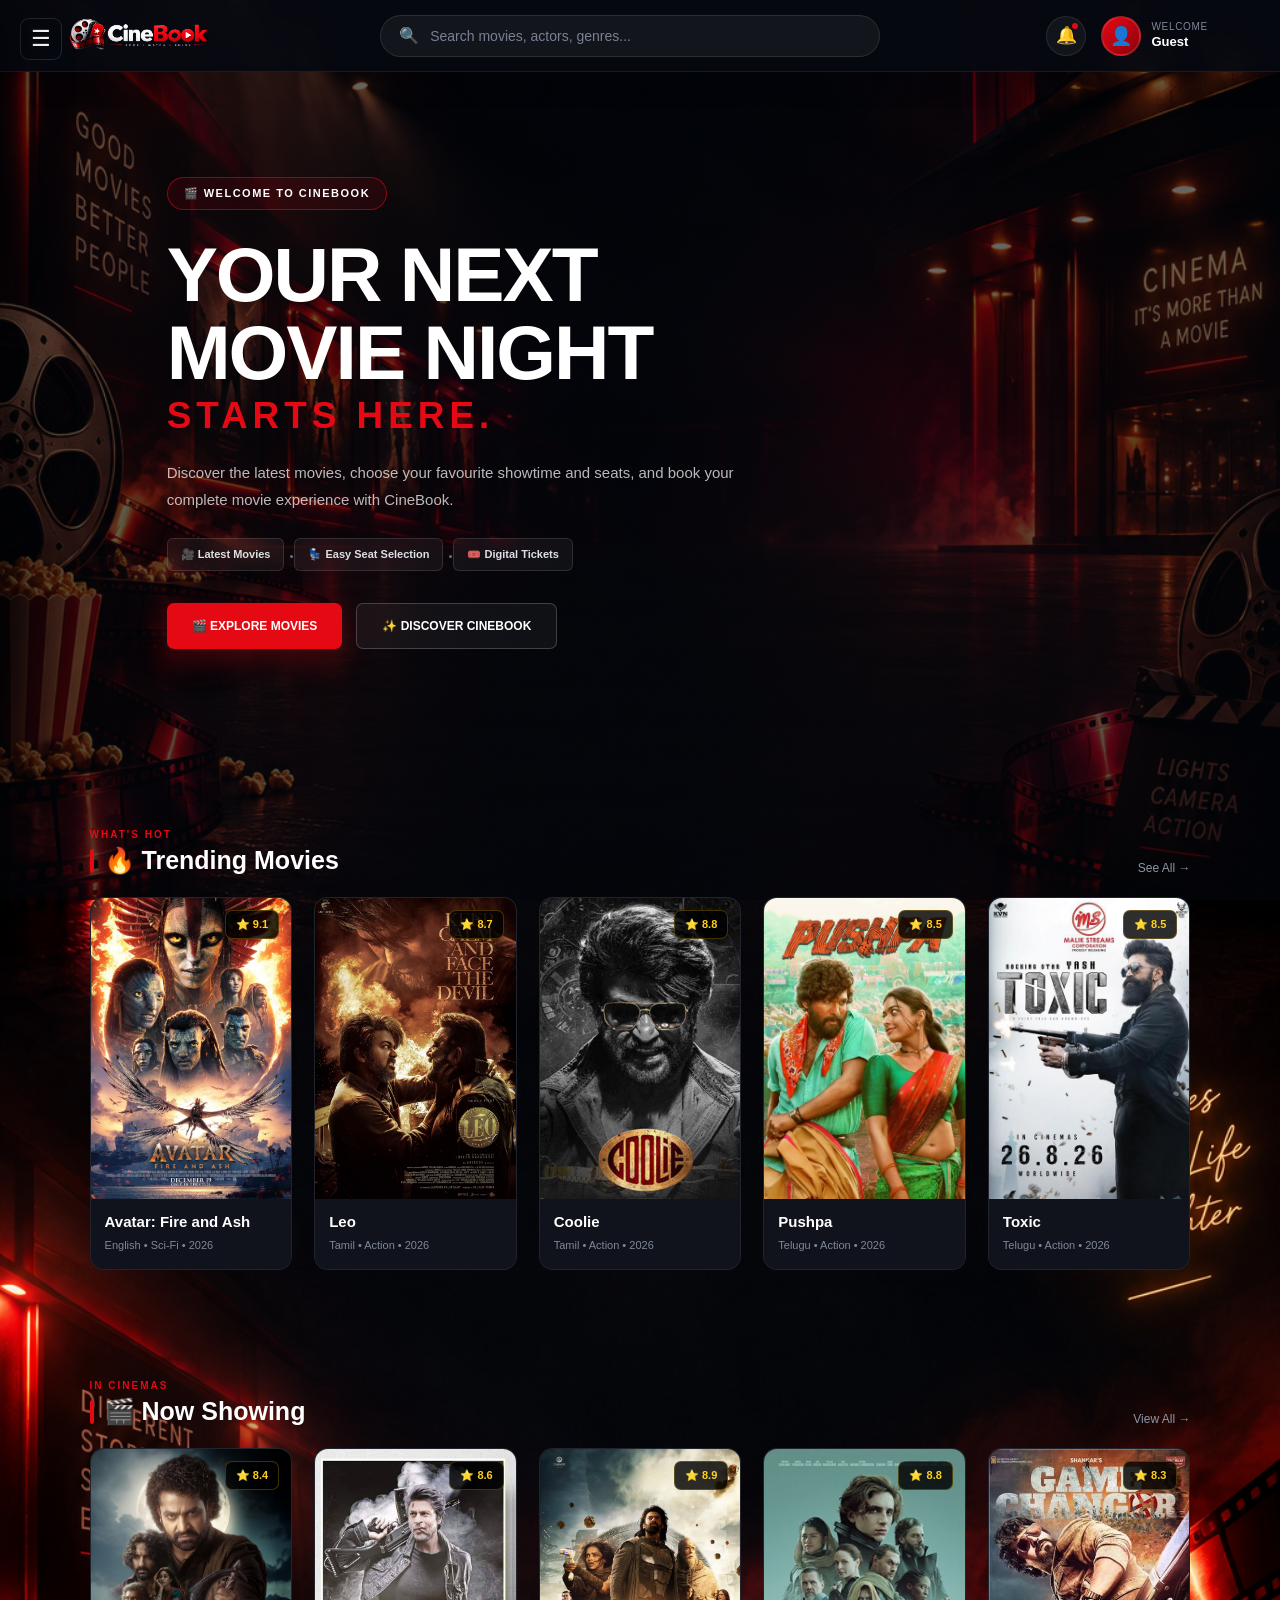
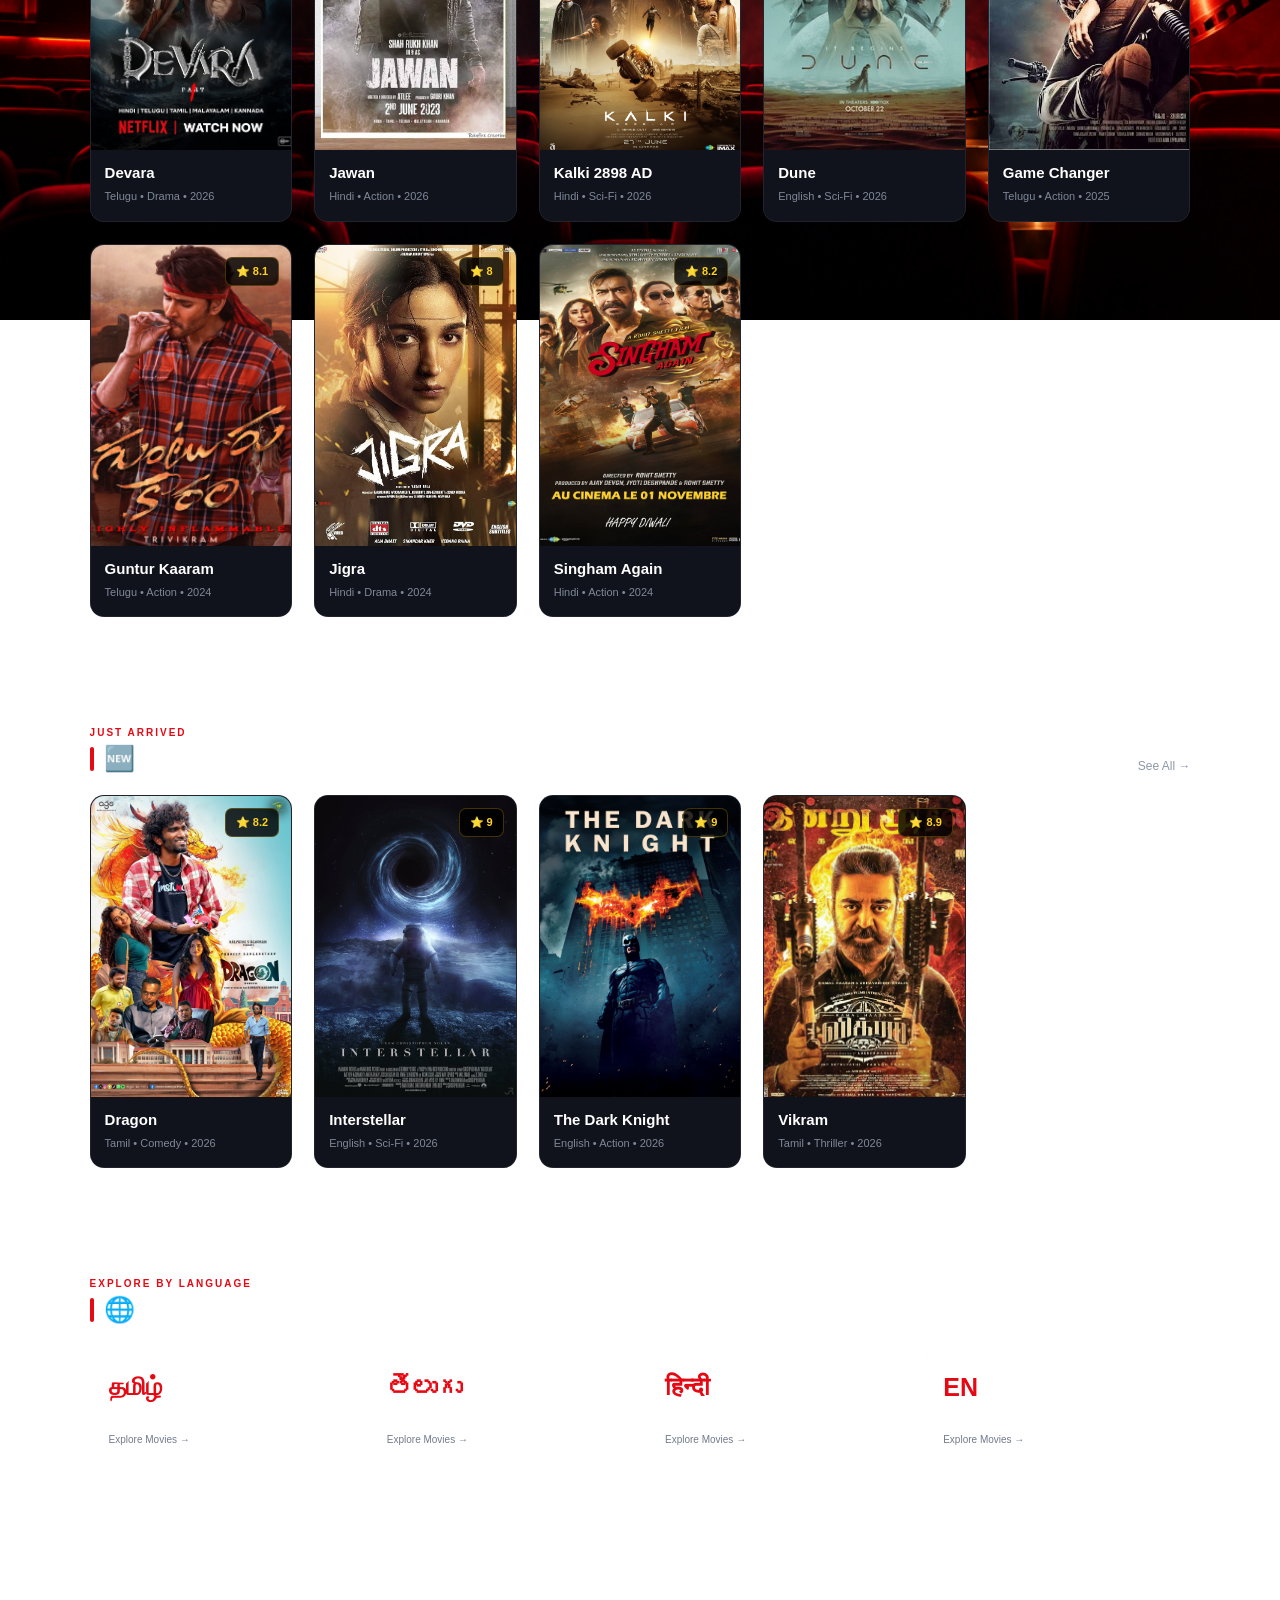
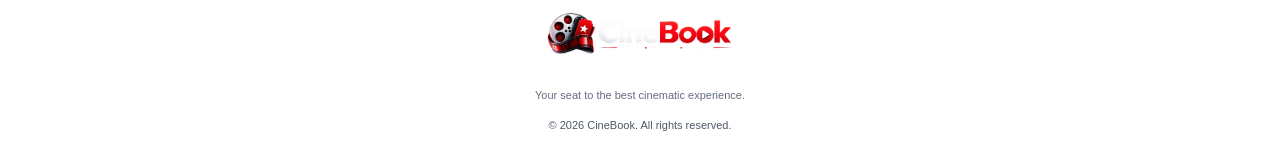
==== cinebook/index.html @ da177b56 "first push" ====
<!DOCTYPE html>
<html lang="en">

<head>

    <meta charset="UTF-8">

    <meta
        name="viewport"
        content="width=device-width, initial-scale=1.0"
    >

    <title>CineBook | Movie Booking</title>

    <!-- FAVICON -->
    <link
        rel="icon"
        type="image/png"
        href="assests/logos/cinebook-logo.png"
    >

    <!-- MAIN CSS -->
    <link
        rel="stylesheet"
        href="css/style.css"
    >

    <!-- HOME PAGE FIXES -->
    <style>

        /* =========================================
           HOME PAGE
        ========================================== */

        body {
            min-height: 100vh;
            color: #ffffff;
            font-family: Arial, Helvetica, sans-serif;
        }


        /* =========================================
           MENU BUTTON
        ========================================== */

        .menu-button {
            position: fixed;

            top: 18px;
            left: 20px;

            width: 42px;
            height: 42px;

            display: flex;
            align-items: center;
            justify-content: center;

            border: 1px solid rgba(255,255,255,0.12);
            border-radius: 9px;

            background: rgba(7,9,16,0.90);

            color: #ffffff;

            font-size: 22px;

            cursor: pointer;

            z-index: 3000;

            transition: 0.3s ease;
        }


        .menu-button:hover {
            background: #e50914;
            border-color: #e50914;

            transform: translateY(-2px);
        }


        /* =========================================
           SIDEBAR
        ========================================== */

        .sidebar {
            position: fixed;

            top: 0;
            left: 0;

            width: 280px;
            height: 100vh;

            padding: 25px 18px;

            background:
                linear-gradient(
                    180deg,
                    rgba(12,14,23,0.98),
                    rgba(5,7,12,0.98)
                );

            border-right: 1px solid rgba(255,255,255,0.08);

            box-shadow:
                15px 0 50px rgba(0,0,0,0.45);

            backdrop-filter: blur(18px);

            z-index: 2900;

            transform: translateX(-100%);

            transition: transform 0.35s ease;

            overflow-y: auto;
        }


        /* SUPPORT BOTH OLD AND NEW MENU STATES */

        .sidebar.active {
            transform: translateX(0);
        }

        .sidebar.open {
            transform: translateX(0);
            left: 0;
        }


        /* =========================================
           SIDEBAR HEADER
        ========================================== */

        .sidebar-header {
            min-height: 60px;

            display: flex;
            align-items: center;
            justify-content: space-between;

            margin-bottom: 25px;
        }


        /* =========================================
           SIDEBAR LOGO
        ========================================== */

        .sidebar-logo {
            width: 150px;
            height: 45px;

            display: flex;
            align-items: center;

            overflow: hidden;

            text-decoration: none;
        }


        .sidebar-logo img {
            width: 150px !important;
            height: auto !important;

            max-width: 150px !important;
            max-height: 45px !important;

            display: block;

            object-fit: contain;
        }


        /* =========================================
           CLOSE BUTTON
        ========================================== */

        .close-sidebar {
            width: 35px;
            height: 35px;

            border: none;
            border-radius: 8px;

            background: rgba(255,255,255,0.06);

            color: #ffffff;

            font-size: 23px;

            cursor: pointer;

            transition: 0.3s ease;
        }


        .close-sidebar:hover {
            background: #e50914;
        }


        /* =========================================
           SIDEBAR NAVIGATION
        ========================================== */

        .sidebar-nav {
            display: flex;
            flex-direction: column;

            gap: 7px;
        }


        .nav-item {
            min-height: 48px;

            display: flex;
            align-items: center;

            gap: 14px;

            padding: 0 15px;

            border-radius: 9px;

            color: #aeb5c2;

            text-decoration: none;

            transition: 0.25s ease;
        }


        .nav-item span {
            width: 25px;

            text-align: center;

            font-size: 18px;
        }


        .nav-item p {
            margin: 0;

            font-size: 12px;

            font-weight: 700;
        }


        .nav-item:hover {
            background: rgba(229,9,20,0.10);

            color: #ffffff;

            transform: translateX(4px);
        }


        .nav-item.active {
            background: rgba(229,9,20,0.15);

            color: #ffffff;
        }


        /* =========================================
           DIVIDER
        ========================================== */

        .sidebar-divider {
            height: 1px;

            margin: 15px 5px;

            background: rgba(255,255,255,0.08);
        }


        /* =========================================
           SIDEBAR BOTTOM
        ========================================== */

        .sidebar-bottom {
            margin-top: 30px;

            padding: 18px;

            border-radius: 10px;

            background: rgba(255,255,255,0.035);

            text-align: center;
        }


        .sidebar-bottom p {
            color: #687283;

            font-size: 10px;

            line-height: 1.5;

            margin: 0;
        }


        /* =========================================
           OVERLAY
        ========================================== */

        .sidebar-overlay {
            position: fixed;

            inset: 0;

            background: rgba(0,0,0,0.60);

            opacity: 0;

            visibility: hidden;

            z-index: 2800;

            transition: 0.3s ease;
        }


        .sidebar-overlay.active,
        .sidebar-overlay.show {
            opacity: 1;

            visibility: visible;
        }


        /* =========================================
           HOME LOGO
        ========================================== */

        .brand img {
            width: 150px !important;

            height: auto !important;

            max-width: 150px !important;

            object-fit: contain;
        }


        /* =========================================
           HERO
        ========================================== */

        .hero-section {
            position: relative;

            overflow: hidden;
        }


        /* =========================================
           MOBILE
        ========================================== */

        @media (max-width: 600px) {

            .menu-button {
                top: 17px;

                left: 15px;

                width: 40px;
                height: 40px;
            }


            .sidebar {
                width: 260px;
            }


            .sidebar-logo {
                width: 140px;
            }


            .sidebar-logo img {
                width: 140px !important;

                max-width: 140px !important;
            }

        }

    </style>

</head>


<body>


    <!-- =========================================
         SIDEBAR
    ========================================== -->

    <aside
        class="sidebar"
        id="sidebar"
    >

        <div class="sidebar-header">

            <!-- SMALL CINEBOOK LOGO -->

            <a
                href="index.html"
                class="sidebar-logo"
            >

                <img
                    src="assests/logos/cinebook-logo.png"
                    alt="CineBook Logo"
                >

            </a>


            <!-- CLOSE BUTTON -->

            <button
                class="close-sidebar"
                id="closeSidebar"
                type="button"
                aria-label="Close menu"
            >
                ×
            </button>

        </div>


        <!-- =====================================
             NAVIGATION
        ====================================== -->

        <nav class="sidebar-nav">


            <!-- HOME -->

            <a
                href="index.html"
                class="nav-item active"
            >

                <span>🏠</span>

                <p>Home</p>

            </a>


            <!-- MOVIES -->

            <a
                href="movies.html"
                class="nav-item"
            >

                <span>🎬</span>

                <p>Movies</p>

            </a>


            <!-- TRENDING -->

            <a
                href="index.html#trending"
                class="nav-item"
            >

                <span>🔥</span>

                <p>Trending</p>

            </a>


            <!-- RECENTLY ADDED -->

            <a
                href="index.html#recent"
                class="nav-item"
            >

                <span>🆕</span>

                <p>Recently Added</p>

            </a>


            <!-- LANGUAGES -->

            <a
                href="index.html#languages"
                class="nav-item"
            >

                <span>🌐</span>

                <p>Languages</p>

            </a>


            <!-- DIVIDER -->

            <div class="sidebar-divider"></div>


            <!-- PROFILE -->

            <a
                href="profile.html"
                class="nav-item"
            >

                <span>👤</span>

                <p>Profile</p>

            </a>


            <!-- LOGOUT -->

            <a
                href="#"
                class="nav-item"
                id="logoutButton"
            >

                <span>🚪</span>

                <p>Logout</p>

            </a>


        </nav>


        <!-- =====================================
             SIDEBAR BOTTOM
        ====================================== -->

        <div class="sidebar-bottom">

            <p>
                Enjoy your movie night 🍿
            </p>

        </div>


    </aside>


    <!-- =========================================
         SIDEBAR OVERLAY
    ========================================== -->

    <div
        class="sidebar-overlay"
        id="sidebarOverlay"
    ></div>


    <!-- =========================================
         MAIN CONTENT
    ========================================== -->

    <main class="main-content">


        <!-- =========================================
             HEADER
        ========================================== -->

        <header class="top-header">


            <div class="header-left">


                <!-- MENU BUTTON -->

                <button
                    class="menu-button"
                    id="menuButton"
                    type="button"
                    aria-label="Open menu"
                >

                    ☰

                </button>


                <!-- CINEBOOK LOGO -->

                <a
                    href="index.html"
                    class="brand"
                >

                    <img
                        src="assests/logos/cinebook-logo.png"
                        alt="CineBook Logo"
                    >

                </a>


            </div>


            <!-- =====================================
                 SEARCH
            ====================================== -->

            <div class="search-container">


                <span class="search-icon">
                    🔍
                </span>


                <input
                    type="text"
                    id="movieSearch"
                    placeholder="Search movies, actors, genres..."
                    autocomplete="off"
                >


                <div
                    class="search-results"
                    id="searchResults"
                ></div>


            </div>


            <!-- =====================================
                 PROFILE / NOTIFICATION
            ====================================== -->

            <div class="header-right">


                <button
                    class="notification-button"
                    type="button"
                >

                    🔔

                </button>


                <a
                    href="profile.html"
                    class="profile-button"
                >


                    <div class="profile-avatar">

                        👤

                    </div>


                    <div class="profile-info">

                        <span>
                            Welcome
                        </span>

                        <strong id="userName">
                            Movie Lover
                        </strong>

                    </div>


                </a>


            </div>


        </header>


        <!-- =========================================
             HERO - CINEBOOK EXPERIENCE
        ========================================== -->

        <section class="hero-section">


            <div class="hero-background">

                <div class="hero-gradient"></div>

            </div>


            <div class="hero-content">


                <!-- BADGE -->

                <div class="hero-badge">

                    🎬 WELCOME TO CINEBOOK

                </div>


                <!-- TITLE -->

                <h1 class="hero-title">

                    YOUR NEXT MOVIE NIGHT

                    <span>
                        STARTS HERE.
                    </span>

                </h1>


                <!-- DESCRIPTION -->

                <p class="hero-description">

                    Discover the latest movies, choose your favourite
                    showtime and seats, and book your complete movie
                    experience with CineBook.

                </p>


                <!-- FEATURES -->

                <div class="hero-meta">


                    <span>
                        🎥 Latest Movies
                    </span>


                    <span>
                        💺 Easy Seat Selection
                    </span>


                    <span>
                        🎟️ Digital Tickets
                    </span>


                </div>


                <!-- BUTTONS -->

                <div class="hero-buttons">


                    <a
                        href="movies.html"
                        class="primary-button"
                    >

                        🎬 EXPLORE MOVIES

                    </a>


                    <button
                        type="button"
                        class="secondary-button"
                        id="discoverCinebookButton"
                    >

                        ✨ DISCOVER CINEBOOK

                    </button>


                </div>


            </div>


        </section>


        <!-- =========================================
             TRENDING MOVIES
        ========================================== -->

        <section
            class="movie-section"
            id="trending"
        >


            <div class="section-header">


                <div>

                    <p class="section-label">

                        WHAT'S HOT

                    </p>


                    <h2>

                        🔥 Trending Movies

                    </h2>

                </div>


                <a
                    href="movies.html"
                    class="see-all"
                >

                    See All →

                </a>


            </div>


            <div
                class="movie-grid"
                id="trendingMovies"
            ></div>


        </section>


        <!-- =========================================
             NOW SHOWING
        ========================================== -->

        <section
            class="movie-section"
        >


            <div class="section-header">


                <div>

                    <p class="section-label">

                        IN CINEMAS

                    </p>


                    <h2>

                        🎬 Now Showing

                    </h2>

                </div>


                <a
                    href="movies.html"
                    class="see-all"
                >

                    View All →

                </a>


            </div>


            <div
                class="movie-grid"
                id="nowShowingMovies"
            ></div>


        </section>


        <!-- =========================================
             RECENTLY ADDED
        ========================================== -->

        <section
            class="movie-section"
            id="recent"
        >


            <div class="section-header">


                <div>

                    <p class="section-label">

                        JUST ARRIVED

                    </p>


                    <h2>

                        🆕 Recently Added

                    </h2>

                </div>


                <a
                    href="movies.html"
                    class="see-all"
                >

                    See All →

                </a>


            </div>


            <div
                class="movie-grid"
                id="recentMovies"
            ></div>


        </section>


        <!-- =========================================
             LANGUAGES
        ========================================== -->

        <section
            class="language-section"
            id="languages"
        >


            <div class="section-header">


                <div>

                    <p class="section-label">

                        EXPLORE BY LANGUAGE

                    </p>


                    <h2>

                        🌐 Choose Your Language

                    </h2>

                </div>


            </div>


            <div class="language-grid">


                <!-- TAMIL -->

                <a
                    href="movies.html?language=Tamil"
                    class="language-card"
                    data-language="Tamil"
                >

                    <span>
                        தமிழ்
                    </span>

                    <strong>
                        Tamil
                    </strong>

                    <small>
                        Explore Movies →
                    </small>

                </a>


                <!-- TELUGU -->

                <a
                    href="movies.html?language=Telugu"
                    class="language-card"
                    data-language="Telugu"
                >

                    <span>
                        తెలుగు
                    </span>

                    <strong>
                        Telugu
                    </strong>

                    <small>
                        Explore Movies →
                    </small>

                </a>


                <!-- HINDI -->

                <a
                    href="movies.html?language=Hindi"
                    class="language-card"
                    data-language="Hindi"
                >

                    <span>
                        हिन्दी
                    </span>

                    <strong>
                        Hindi
                    </strong>

                    <small>
                        Explore Movies →
                    </small>

                </a>


                <!-- ENGLISH -->

                <a
                    href="movies.html?language=English"
                    class="language-card"
                    data-language="English"
                >

                    <span>
                        EN
                    </span>

                    <strong>
                        English
                    </strong>

                    <small>
                        Explore Movies →
                    </small>

                </a>


            </div>


        </section>


        <!-- =========================================
             CINEBOOK EXPERIENCE POPUP
        ========================================== -->

        <div
            class="cinebook-modal"
            id="cinebookModal"
        >


            <!-- OVERLAY -->

            <div
                class="cinebook-modal-overlay"
                id="cinebookModalOverlay"
            ></div>


            <!-- MODAL CONTENT -->

            <div class="cinebook-modal-content">


                <!-- CLOSE -->

                <button
                    type="button"
                    class="cinebook-modal-close"
                    id="cinebookModalClose"
                >

                    ×

                </button>


                <!-- HEADER -->

                <div class="cinebook-modal-header">


                    <span class="cinebook-modal-label">

                        ✨ THE CINEBOOK EXPERIENCE

                    </span>


                    <h2>

                        YOUR COMPLETE

                        <span>
                            MOVIE EXPERIENCE
                        </span>

                    </h2>


                    <p>

                        From discovering your favourite movie
                        to receiving your digital ticket,
                        CineBook makes your movie night simple,
                        smooth and enjoyable.

                    </p>


                </div>


                <!-- =====================================
                     FEATURES
                ====================================== -->

                <div class="cinebook-experience-grid">


                    <!-- FEATURE 1 -->

                    <div class="experience-card">


                        <div class="experience-icon">
                            🎬
                        </div>


                        <h3>
                            Discover Movies
                        </h3>


                        <p>
                            Explore trending, latest and
                            recently added movies.
                        </p>


                    </div>


                    <!-- FEATURE 2 -->

                    <div class="experience-card">


                        <div class="experience-icon">
                            🏢
                        </div>


                        <h3>
                            Choose Theatre
                        </h3>


                        <p>
                            Select your preferred theatre
                            and convenient showtime.
                        </p>


                    </div>


                    <!-- FEATURE 3 -->

                    <div class="experience-card">


                        <div class="experience-icon">
                            💺
                        </div>


                        <h3>
                            Select Your Seat
                        </h3>


                        <p>
                            Pick your favourite available
                            seats for the movie.
                        </p>


                    </div>


                    <!-- FEATURE 4 -->

                    <div class="experience-card">


                        <div class="experience-icon">
                            💳
                        </div>


                        <h3>
                            Easy Payment
                        </h3>


                        <p>
                            Complete your movie booking
                            through a simple payment process.
                        </p>


                    </div>


                    <!-- FEATURE 5 -->

                    <div class="experience-card">


                        <div class="experience-icon">
                            🎟️
                        </div>


                        <h3>
                            Digital Ticket
                        </h3>


                        <p>
                            Receive your booking confirmation
                            and digital movie ticket.
                        </p>


                    </div>


                    <!-- FEATURE 6 -->

                    <div class="experience-card">


                        <div class="experience-icon">
                            🍿
                        </div>


                        <h3>
                            Enjoy Your Movie
                        </h3>


                        <p>
                            Sit back, relax and enjoy
                            your cinematic experience.
                        </p>


                    </div>


                </div>


                <!-- =====================================
                     HOW IT WORKS
                ====================================== -->

                <div class="cinebook-how-it-works">


                    <span>
                        HOW IT WORKS
                    </span>


                    <div class="experience-steps">


                        <!-- 01 -->

                        <div>

                            <strong>
                                01
                            </strong>

                            <p>
                                Discover
                            </p>

                        </div>


                        <!-- 02 -->

                        <div>

                            <strong>
                                02
                            </strong>

                            <p>
                                Select
                            </p>

                        </div>


                        <!-- 03 -->

                        <div>

                            <strong>
                                03
                            </strong>

                            <p>
                                Choose Seat
                            </p>

                        </div>


                        <!-- 04 -->

                        <div>

                            <strong>
                                04
                            </strong>

                            <p>
                                Pay
                            </p>

                        </div>


                        <!-- 05 -->

                        <div>

                            <strong>
                                05
                            </strong>

                            <p>
                                Enjoy
                            </p>

                        </div>


                    </div>


                </div>


                <!-- START BOOKING -->

                <div class="cinebook-modal-action">


                    <a
                        href="movies.html"
                        class="cinebook-start-button"
                    >

                        🎟️ START BOOKING

                    </a>


                </div>


            </div>


        </div>


        <!-- =========================================
             FOOTER
        ========================================== -->

        <footer class="footer">


            <div class="footer-logo">


                <img
                    src="assests/logos/cinebook-logo.png"
                    alt="CineBook Logo"
                >


            </div>


            <p>

                Your seat to the best cinematic experience.

            </p>


            <p class="copyright">

                © 2026 CineBook. All rights reserved.

            </p>


        </footer>


    </main>


    <!-- =========================================
         JAVASCRIPT
    ========================================== -->

    <script src="data/movies.js"></script>

    <script src="js/auth.js"></script>

    <script src="js/app.js"></script>


    <!-- =========================================
         SIDEBAR JAVASCRIPT
    ========================================== -->

    <script>

        const menuButton =
            document.getElementById("menuButton");

        const sidebar =
            document.getElementById("sidebar");

        const closeSidebar =
            document.getElementById("closeSidebar");

        const sidebarOverlay =
            document.getElementById("sidebarOverlay");


        /* =========================================
           OPEN MENU
        ========================================== */

        menuButton.addEventListener(
            "click",
            function () {

                sidebar.classList.add("active");

                sidebarOverlay.classList.add("active");

            }
        );


        /* =========================================
           CLOSE MENU
        ========================================== */

        closeSidebar.addEventListener(
            "click",
            function () {

                sidebar.classList.remove("active");

                sidebar.classList.remove("open");

                sidebarOverlay.classList.remove("active");

                sidebarOverlay.classList.remove("show");

            }
        );


        /* =========================================
           CLICK OUTSIDE
        ========================================== */

        sidebarOverlay.addEventListener(
            "click",
            function () {

                sidebar.classList.remove("active");

                sidebar.classList.remove("open");

                sidebarOverlay.classList.remove("active");

                sidebarOverlay.classList.remove("show");

            }
        );


        /* =========================================
           ESCAPE KEY
        ========================================== */

        document.addEventListener(
            "keydown",
            function (event) {

                if (event.key === "Escape") {

                    sidebar.classList.remove("active");

                    sidebar.classList.remove("open");

                    sidebarOverlay.classList.remove("active");

                    sidebarOverlay.classList.remove("show");

                }

            }
        );


        /* =========================================
           CLOSE SIDEBAR AFTER NAVIGATION
        ========================================== */

        document.querySelectorAll(".sidebar .nav-item").forEach(
            function (item) {

                item.addEventListener(
                    "click",
                    function () {

                        sidebar.classList.remove("active");

                        sidebar.classList.remove("open");

                        sidebarOverlay.classList.remove("active");

                        sidebarOverlay.classList.remove("show");

                    }
                );

            }
        );

    </script>


</body>

</html>
---- cinebook/css/style.css ----
/* =========================================================
   CINEBOOK - GLOBAL STYLE
========================================================= */

* {
    margin: 0;
    padding: 0;
    box-sizing: border-box;
}

html {
    scroll-behavior: smooth;
}

body {
    font-family: Arial, Helvetica, sans-serif;
    background: #070910;
    color: #ffffff;
    overflow-x: hidden;
}

a {
    color: inherit;
    text-decoration: none;
}

button,
input {
    font-family: inherit;
}

/* =========================================================
   SIDEBAR
========================================================= */

.sidebar {
    position: fixed;
    top: 0;
    left: 0;

    width: 275px;
    max-width: 275px;

    height: 100vh;
    max-height: 100vh;

    box-sizing: border-box;

    z-index: 2900;

    padding: 25px 20px;

    background: linear-gradient(
        180deg,
        #101522,
        #080b13
    );

    border-right: 1px solid rgba(255,255,255,0.08);

    box-shadow: 20px 0 60px rgba(0,0,0,0.45);

    transform: translateX(-100%);

    transition: transform 0.35s ease;

    overflow-x: hidden;
    overflow-y: auto;
}

/* MOVIES PAGE MENU OPEN */
.sidebar.active {
    transform: translateX(0);
}

/* HOMEPAGE MENU OPEN */
.sidebar.open {
    transform: translateX(0);
}

.sidebar-header {
    display: flex;
    align-items: center;

    gap: 10px;

    padding: 5px 5px 30px;

    border-bottom: 1px solid rgba(255,255,255,0.08);
}

.sidebar-logo {
    width: 150px;
    height: 45px;

    display: flex;
    align-items: center;

    overflow: hidden;
}

.sidebar-logo img {
    width: 150px !important;
    max-width: 150px !important;

    height: auto !important;

    display: block;

    object-fit: contain;
}

.sidebar-header h2 {
    font-size: 23px;
}

.sidebar-header h2 span {
    color: #e50914;
}

.close-sidebar {
    margin-left: auto;

    width: 35px;
    height: 35px;

    border: none;
    border-radius: 50%;

    background: rgba(255,255,255,0.06);

    color: white;

    font-size: 25px;

    cursor: pointer;

    transition: 0.25s;
}

.close-sidebar:hover {
    background: #e50914;
    transform: rotate(90deg);
}
.sidebar-nav {
    width: 100%;
    margin-top: 25px;

    display: flex;
    flex-direction: column;

    gap: 6px;

    box-sizing: border-box;
}

.nav-item {
    width: 100%;
    max-width: 100%;

    height: 48px;
    min-height: 48px;

    display: flex;
    align-items: center;

    gap: 15px;

    padding: 0 15px;

    margin: 0;

    box-sizing: border-box;

    border-radius: 10px;

    color: #9da5b5;

    text-decoration: none;

    transition: 0.25s;
}

.nav-item span {
    width: 25px;
    min-width: 25px;

    text-align: center;

    font-size: 19px;
}

.nav-item p {
    margin: 0;

    font-size: 14px;

    white-space: nowrap;
}

.nav-item:hover,
.nav-item.active {
    background: linear-gradient(
        90deg,
        rgba(229,9,20,0.18),
        transparent
    );

    color: white;

    transform: translateX(4px);
}
.nav-item.active {
    border-left: 3px solid #e50914;
}

.sidebar-divider {
    height: 1px;

    margin: 20px 5px;

    background: rgba(255,255,255,0.08);
}

.sidebar-bottom {
    position: absolute;

    bottom: 30px;
    left: 25px;
    right: 25px;

    padding: 15px;

    border-radius: 12px;

    text-align: center;

    background: rgba(255,255,255,0.04);

    color: #7f8898;

    font-size: 12px;
}

/* =========================================================
   SIDEBAR OVERLAY
========================================================= */

.sidebar-overlay {
    position: fixed;

    inset: 0;

    width: 100vw;
    height: 100vh;

    z-index: 2800;

    background: rgba(0,0,0,0.65);

    opacity: 0;

    visibility: hidden;

    pointer-events: none;

    transition: 0.3s ease;
}

/* BOTH HOMEPAGE AND MOVIES PAGE */
.sidebar-overlay.show,
.sidebar-overlay.active {
    opacity: 1;

    visibility: visible;

    pointer-events: auto;
}

/* =========================================================
   MAIN CONTENT
========================================================= */

.main-content {
    min-height: 100vh;
}


/* =========================================================
   TOP HEADER - HOME PAGE
========================================================= */

.top-header {
    position: sticky;

    top: 0;

    z-index: 900;

    height: 72px;

    display: flex;
    align-items: center;
    justify-content: space-between;

    gap: 25px;

    padding: 0 5%;

    background: rgba(7, 9, 16, 0.94);

    backdrop-filter: blur(18px);

    border-bottom: 1px solid rgba(255,255,255,0.08);

    box-shadow: 0 8px 30px rgba(0,0,0,0.20);
}

.header-left {
    display: flex;
    align-items: center;

    gap: 14px;

    flex-shrink: 0;
}

.menu-button {
    width: 40px;
    height: 40px;

    display: flex;
    align-items: center;
    justify-content: center;

    border: 1px solid rgba(255,255,255,0.10);

    border-radius: 9px;

    background: rgba(255,255,255,0.05);

    color: #ffffff;

    font-size: 21px;

    cursor: pointer;

    transition: 0.25s;
}

.menu-button:hover {
    background: #e50914;

    border-color: #e50914;

    transform: translateY(-1px);
}


/* =========================================================
   CINEBOOK BRAND
========================================================= */

.brand {
    display: flex;

    align-items: center;

    gap: 9px;

    text-decoration: none;

    white-space: nowrap;
}

.brand > span {
    font-size: 28px;
    line-height: 1;
}

.brand img {
    width: 155px;
    height: auto;

    display: block;

    object-fit: contain;
}

.brand strong {
    color: #ffffff;

    font-size: 27px;

    font-weight: 900;

    letter-spacing: -0.8px;
}

.brand strong span {
    color: #e50914;
}


/* =========================================================
   SEARCH
========================================================= */

.search-container {
    position: relative;

    flex: 1;

    max-width: 500px;

    height: 42px;

    display: flex;
    align-items: center;

    gap: 11px;

    padding: 0 18px;

    border-radius: 25px;

    background: rgba(255,255,255,0.055);

    border: 1px solid rgba(255,255,255,0.10);

    transition: 0.25s ease;
}

.search-container:hover {
    background: rgba(255,255,255,0.075);
}

.search-container:focus-within {
    border-color: rgba(229,9,20,0.70);

    box-shadow:
        0 0 0 3px rgba(229,9,20,0.08);
}

.search-icon {
    font-size: 16px;
    opacity: 0.75;
}

.search-container input {
    width: 100%;
    height: 100%;

    border: none;
    outline: none;

    background: transparent;

    color: #ffffff;

    font-size: 14px;
}

.search-container input::placeholder {
    color: #788193;
}


/* =========================================================
   SEARCH RESULTS
========================================================= */

.search-results {
    position: absolute;

    top: calc(100% + 10px);

    left: 0;
    right: 0;

    display: none;

    overflow: hidden;

    border-radius: 12px;

    background: rgba(17,20,29,0.98);

    border: 1px solid rgba(255,255,255,0.08);

    box-shadow: 0 20px 50px rgba(0,0,0,0.45);
}

.search-result-item {
    display: flex;
    align-items: center;

    gap: 12px;

    padding: 10px;

    border-radius: 8px;

    cursor: pointer;

    transition: 0.2s;
}

.search-result-item:hover {
    background: rgba(255,255,255,0.07);
}

.search-result-item img {
    width: 42px;
    height: 58px;

    object-fit: cover;

    border-radius: 5px;
}

.search-result-item div {
    display: flex;
    flex-direction: column;

    gap: 5px;
}

.search-result-item strong {
    font-size: 12px;
}

.search-result-item small {
    color: #7f8898;
    font-size: 10px;
}

.no-results {
    padding: 15px;

    text-align: center;

    color: #7f8898;

    font-size: 12px;
}


/* =========================================================
   HEADER RIGHT
========================================================= */

.header-right {
    display: flex;
    align-items: center;

    gap: 10px;

    flex-shrink: 0;
}

.notification-button {
    position: relative;

    width: 40px;
    height: 40px;

    display: flex;
    align-items: center;
    justify-content: center;

    border: 1px solid rgba(255,255,255,0.09);

    border-radius: 50%;

    background: rgba(255,255,255,0.05);

    color: #ffffff;

    font-size: 17px;

    cursor: pointer;

    transition: 0.25s;
}

.notification-button:hover {
    background: rgba(229,9,20,0.14);

    border-color: rgba(229,9,20,0.45);
}

.notification-button::after {
    content: "";

    position: absolute;

    top: 6px;
    right: 7px;

    width: 6px;
    height: 6px;

    border-radius: 50%;

    background: #e50914;
}

.profile-button {
    display: flex;
    align-items: center;

    gap: 10px;

    padding: 5px 8px 5px 5px;

    border-radius: 28px;

    text-decoration: none;

    transition: 0.25s;
}

.profile-button:hover {
    background: rgba(255,255,255,0.06);
}

.profile-avatar {
    width: 40px;
    height: 40px;

    display: flex;
    align-items: center;
    justify-content: center;

    border-radius: 50%;

    background: linear-gradient(
        135deg,
        #e50914,
        #8b000b
    );

    border: 2px solid rgba(255,255,255,0.10);

    color: #ffffff;

    font-size: 18px;
}

.profile-info {
    display: flex;
    flex-direction: column;

    justify-content: center;

    line-height: 1.15;
}

.profile-info span {
    color: #7e8797;

    font-size: 10px;

    text-transform: uppercase;

    letter-spacing: 0.7px;
}

.profile-info strong {
    color: #ffffff;

    font-size: 13px;

    margin-top: 3px;

    max-width: 125px;

    overflow: hidden;

    text-overflow: ellipsis;

    white-space: nowrap;
}


/* =========================================================
   HERO
========================================================= */

.hero-section {
    position: relative;

    min-height: calc(100vh - 72px);

    display: flex;
    align-items: center;

    overflow: hidden;

    padding: 100px 7% 60px;
}

.hero-background {
    position: absolute;
    inset: 0;
    z-index: 0;
    background: transparent !important;
    background-image: none !important;
    background-size: cover;
    background-position: center;
    background-repeat: no-repeat;
    animation: none;
}

.hero-background::before {
    content: "";

    position: absolute;

    right: 0;
    top: 0;

    width: 65%;
    height: 100%;

    background:
        linear-gradient(
            90deg,
            #070910,
            transparent 35%
        ),
        linear-gradient(
            180deg,
            transparent 65%,
            #070910
        );
}

.hero-gradient {
    position: absolute;

    inset: 0;

    background:
        radial-gradient(
            circle at 70% 40%,
            rgba(255,255,255,0.04),
            transparent 30%
        );
}

.hero-content {
    position: relative;
    z-index: 5;
    max-width: 600px;
    padding: 20px 0 80px;
    transform: none;
}

.hero-badge {
    display: inline-flex;

    align-items: center;

    gap: 8px;

    padding: 8px 15px;

    margin-bottom: 18px;

    color: #ffffff;

    background: rgba(220,0,0,0.25);

    border: 1px solid rgba(255,60,60,0.6);

    border-radius: 30px;

    font-size: 11px;

    font-weight: 700;

    letter-spacing: 1.5px;
}

.hero-title {
    margin: 0;

    color: #ffffff;

    font-size: clamp(48px,6vw,78px);

    line-height: 0.98;

    font-weight: 900;

    letter-spacing: -2.5px;
}

.hero-title span {
    display: block;

    margin-top: 9px;

    color: #ff2020;

    font-size: 0.48em;

    letter-spacing: 5px;
}

.hero-meta {
    display: flex;

    align-items: center;

    gap: 16px;

    margin-top: 20px;

    color: rgba(255,255,255,0.9);

    font-size: 14px;
}

.hero-meta .rating {
    color: #ffd21c;

    font-weight: 800;
}

.hero-meta span {
    position: relative;
}

.hero-meta span:not(:last-child)::after {
    content: "";

    position: absolute;

    right: -10px;

    top: 50%;

    width: 3px;
    height: 3px;

    border-radius: 50%;

    background: #687080;
}

.hero-description {
    max-width: 540px;

    margin: 20px 0 26px;

    color: rgba(255,255,255,0.82);

    font-size: 14px;

    line-height: 1.7;
}


/* =========================================================
   HERO BUTTONS
========================================================= */

.hero-buttons {
    display: flex;

    align-items: center;

    gap: 12px;

    margin-top: 10px;
}

.primary-button,
.secondary-button {
    display: inline-flex;

    align-items: center;
    justify-content: center;

    min-height: 46px;

    padding: 0 21px;

    border-radius: 7px;

    font-size: 12px;

    font-weight: 800;

    cursor: pointer;

    transition: 0.3s ease;
}

.primary-button {
    border: none;

    background: linear-gradient(
        135deg,
        #ff1b26,
        #c9000b
    );

    color: #ffffff;

    box-shadow:
        0 10px 30px rgba(229,9,20,0.3);
}

.primary-button:hover {
    transform: translateY(-3px);

    box-shadow:
        0 15px 40px rgba(229,9,20,0.45);
}

.secondary-button {
    border: 1px solid rgba(255,255,255,0.2);

    background: rgba(255,255,255,0.07);

    color: #ffffff;
}

.secondary-button:hover {
    background: rgba(255,255,255,0.14);

    transform: translateY(-3px);
}


/* =========================================================
   HERO SLIDER
========================================================= */

.hero-slide-controls {
    position: absolute;

    bottom: 60px;

    right: 7%;

    display: flex;

    gap: 8px;
}

.slide-button {
    width: 38px;
    height: 34px;

    border: 1px solid rgba(255,255,255,0.12);

    border-radius: 6px;

    background: rgba(255,255,255,0.04);

    color: #727b8b;

    cursor: pointer;

    transition: 0.25s;
}

.slide-button:hover,
.slide-button.active {
    background: #e50914;

    border-color: #e50914;

    color: #ffffff;
}


/* =========================================================
   HOME MOVIE SECTIONS
========================================================= */

.movie-section {
    position: relative;

    padding: 55px 7%;
}

.section-header {
    display: flex;

    justify-content: space-between;

    align-items: flex-end;

    margin-bottom: 22px;
}

.section-label {
    margin-bottom: 6px;

    color: #e50914;

    font-size: 10px;

    font-weight: 800;

    letter-spacing: 2px;
}

.section-header h2 {
    position: relative;

    padding-left: 14px;

    color: #ffffff;

    font-size: 25px;

    font-weight: 800;
}

.section-header h2::before {
    content: "";

    position: absolute;

    left: 0;

    top: 50%;

    width: 4px;
    height: 24px;

    border-radius: 4px;

    background: #e50914;

    transform: translateY(-50%);
}

.see-all {
    color: #8e97a7;

    font-size: 12px;

    transition: 0.2s;
}

.see-all:hover {
    color: #e50914;
}


/* =========================================================
   HOME MOVIE GRID
========================================================= */

.movie-grid {
    display: grid;

    grid-template-columns:
        repeat(5, minmax(0,1fr));

    gap: 22px;
}

.movie-card {
    position: relative;

    min-width: 0;

    overflow: hidden;

    border-radius: 14px;

    background: #10131c;

    border: 1px solid rgba(255,255,255,0.07);

    cursor: pointer;

    transition:
        transform 0.35s ease,
        border-color 0.35s ease,
        box-shadow 0.35s ease;
}

.movie-card:hover {
    transform: translateY(-8px);

    border-color: rgba(229,9,20,0.55);

    box-shadow:
        0 18px 45px rgba(0,0,0,0.45);
}

.movie-poster {
    position: relative;

    width: 100%;

    aspect-ratio: 2 / 3;

    overflow: hidden;

    background: #111622;
}

.movie-poster img {
    width: 100%;
    height: 100%;

    display: block;

    object-fit: cover;

    transition:
        transform 0.5s ease,
        filter 0.5s ease;
}

.movie-card:hover .movie-poster img {
    transform: scale(1.06);

    filter: brightness(0.55);
}

.movie-rating {
    position: absolute;

    top: 12px;
    right: 12px;

    z-index: 5;

    display: flex;

    align-items: center;

    gap: 4px;

    padding: 7px 10px;

    border-radius: 7px;

    background: rgba(0,0,0,0.82);

    border: 1px solid rgba(255,193,7,0.25);

    color: #ffd21c;

    font-size: 11px;

    font-weight: 800;
}

.movie-overlay {
    position: absolute;

    inset: 0;

    z-index: 4;

    display: flex;

    flex-direction: column;

    align-items: center;

    justify-content: center;

    gap: 12px;

    padding: 20px;

    background:
        linear-gradient(
            180deg,
            rgba(0,0,0,0.05),
            rgba(0,0,0,0.90)
        );

    opacity: 0;

    transform: translateY(10px);

    transition: 0.3s ease;
}

.movie-card:hover .movie-overlay {
    opacity: 1;

    transform: translateY(0);
}

.movie-overlay button {
    width: 52px;
    height: 52px;

    display: flex;

    align-items: center;
    justify-content: center;

    border: none;

    border-radius: 50%;

    background: #e50914;

    color: #ffffff;

    font-size: 18px;

    cursor: pointer;

    transition: 0.25s;
}

.movie-overlay button:hover {
    transform: scale(1.1);
}

.movie-overlay a {
    display: inline-flex;

    align-items: center;
    justify-content: center;

    min-width: 120px;

    padding: 11px 18px;

    border-radius: 7px;

    background: rgba(255,255,255,0.95);

    color: #090b11;

    font-size: 11px;

    font-weight: 800;
}

.movie-overlay a:hover {
    background: #e50914;

    color: #ffffff;
}

.movie-info {
    position: relative;

    z-index: 5;

    padding: 14px 14px 16px;

    background: #10131c;
}

.movie-info h3 {
    margin: 0;

    color: #ffffff;

    font-size: 15px;

    font-weight: 800;

    white-space: nowrap;

    overflow: hidden;

    text-overflow: ellipsis;
}

.movie-card:hover .movie-info h3 {
    color: #ff3038;
}

.movie-info p {
    margin-top: 7px;

    color: #7f8898;

    font-size: 11px;

    line-height: 1.5;
}


/* =========================================================
   LANGUAGE SECTION
========================================================= */

.language-section {
    padding: 55px 7%;
}

.language-grid {
    display: grid;

    grid-template-columns:
        repeat(4,1fr);

    gap: 12px;
}

.language-card {
    min-height: 125px;

    padding: 18px;

    display: flex;

    flex-direction: column;

    align-items: flex-start;

    justify-content: center;

    position: relative;

    overflow: hidden;

    border: 1px solid rgba(255,255,255,0.08);

    border-radius: 12px;

    background:
        linear-gradient(
            145deg,
            rgba(255,255,255,0.06),
            rgba(255,255,255,0.02)
        );

    color: white;

    cursor: pointer;

    transition: 0.3s;
}

.language-card:hover {
    border-color: rgba(229,9,20,0.45);

    transform: translateY(-5px);
}

.language-card span {
    color: #e50914;

    font-size: 25px;

    font-weight: 800;

    margin-bottom: 8px;
}

.language-card strong {
    font-size: 15px;
}

.language-card small {
    color: #727b8b;

    font-size: 10px;

    margin-top: 7px;
}


/* =========================================================
   FOOTER
========================================================= */

.footer {
    padding: 45px 7% 30px;

    margin-top: 30px;

    border-top: 1px solid rgba(255,255,255,0.07);

    text-align: center;

    color: #656e7d;
}

.footer-logo {
    display: flex;

    align-items: center;
    justify-content: center;

    gap: 8px;

    margin-bottom: 10px;
}

.footer-logo > span {
    color: #ffffff;

    font-size: 24px;

    font-weight: 800;
}

.footer-logo > span span {
    color: #e50914;
}

.footer p {
    font-size: 11px;
}

.footer .copyright {
    margin-top: 18px;

    color: #4f5868;
}


/* =========================================================
   =========================================================
   ALL MOVIES PAGE
   =========================================================
   ========================================================= */

.all-movies-page {
    width: 100%;

    min-height: 100vh;

    padding: 35px 18px 60px;

    background:
        radial-gradient(
            circle at 50% 0%,
            rgba(229,9,20,0.08),
            transparent 35%
        ),
        #070910;
}

.all-movies-section {
    width: 100%;

    max-width: none;

    margin: 0;

    padding: 0;
}


/* =========================================================
   ALL MOVIES HEADER
========================================================= */

.all-movies-header {
    width: 100%;

    display: flex;

    align-items: flex-end;

    justify-content: space-between;

    gap: 30px;

    margin-bottom: 28px;
}

.all-movies-header h1 {
    margin: 8px 0;

    color: #ffffff;

    font-size: clamp(34px,4vw,48px);

    font-weight: 900;

    line-height: 1.05;
}

.all-movies-subtitle {
    margin-top: 10px;

    color: #8d96a8;

    font-size: 14px;
}


/* =========================================================
   ALL MOVIES SEARCH
========================================================= */

.all-movies-search input {
    width: 300px;

    height: 44px;

    padding: 0 18px;

    border-radius: 24px;

    border: 1px solid rgba(255,255,255,0.10);

    outline: none;

    background: #151820;

    color: #ffffff;

    font-size: 13px;

    transition: 0.25s ease;
}

.all-movies-search input::placeholder {
    color: #727b8d;
}

.all-movies-search input:focus {
    border-color: #e50914;

    box-shadow:
        0 0 0 3px rgba(229,9,20,0.08);
}


/* =========================================================
   FILTER BUTTONS
========================================================= */

.movie-filters {
    display: flex;

    flex-wrap: wrap;

    gap: 10px;

    margin-bottom: 28px;
}

.filter-button {
    min-width: 70px;

    padding: 10px 20px;

    border-radius: 22px;

    border: 1px solid #303541;

    background: #151820;

    color: #9da5b5;

    cursor: pointer;

    font-size: 13px;

    transition: 0.25s ease;
}

.filter-button:hover {
    border-color: #e50914;

    color: #ffffff;
}

.filter-button.active {
    background: #e50914;

    border-color: #e50914;

    color: #ffffff;
}


/* =========================================================
   ALL MOVIES - 4 COLUMNS
========================================================= */

.all-movies-grid {
    width: 100%;

    display: grid;

    grid-template-columns:
        repeat(4,minmax(0,1fr));

    gap: 20px;

    margin: 0;
}


/* =========================================================
   ALL MOVIES CARD
========================================================= */

.all-movies-grid .movie-card {
    width: 100%;

    min-width: 0;

    overflow: hidden;

    border-radius: 14px;

    background: #11151d;

    border: 1px solid rgba(255,255,255,0.08);

    cursor: pointer;

    transition:
        transform 0.3s ease,
        border-color 0.3s ease,
        box-shadow 0.3s ease;
}

.all-movies-grid .movie-card:hover {
    transform: translateY(-8px);

    border-color: #e50914;

    box-shadow:
        0 18px 40px rgba(0,0,0,0.40);
}


/* =========================================================
   ALL MOVIES POSTER
========================================================= */

.all-movies-grid .movie-poster {
    position: relative;

    width: 100%;

    aspect-ratio: 2 / 3;

    overflow: hidden;

    background: #0c0f15;
}

.all-movies-grid .movie-poster img {
    width: 100%;
    height: 100%;

    display: block;

    object-fit: cover;

    transition:
        transform 0.4s ease,
        filter 0.4s ease;
}

.all-movies-grid .movie-card:hover
.movie-poster img {
    transform: scale(1.05);

    filter: brightness(0.55);
}


/* =========================================================
   ALL MOVIES RATING
========================================================= */

.all-movies-grid .movie-rating {
    position: absolute;

    top: 12px;
    right: 12px;

    z-index: 10;

    padding: 7px 10px;

    border-radius: 7px;

    background: rgba(0,0,0,0.85);

    border: 1px solid rgba(255,193,7,0.25);

    color: #ffd21c;

    font-size: 12px;

    font-weight: 800;
}


/* =========================================================
   ALL MOVIES OVERLAY
========================================================= */

.all-movies-grid .movie-overlay {
    position: absolute;

    inset: 0;

    z-index: 5;

    display: flex;

    flex-direction: column;

    align-items: center;

    justify-content: center;

    gap: 12px;

    padding: 20px;

    background:
        linear-gradient(
            180deg,
            rgba(0,0,0,0.05),
            rgba(0,0,0,0.90)
        );

    opacity: 0;

    transform: translateY(10px);

    transition:
        opacity 0.3s ease,
        transform 0.3s ease;
}

.all-movies-grid .movie-card:hover
.movie-overlay {
    opacity: 1;

    transform: translateY(0);
}


/* =========================================================
   ALL MOVIES BUTTONS
========================================================= */

.all-movies-grid .details-button,
.all-movies-grid .book-card-button {
    width: 100%;

    padding: 12px;

    border-radius: 8px;

    cursor: pointer;

    font-size: 11px;

    font-weight: 800;

    transition: 0.25s ease;
}

.all-movies-grid .details-button {
    border: none;

    background: #ffffff;

    color: #111111;
}

.all-movies-grid .details-button:hover {
    background: #e50914;

    color: #ffffff;

    transform: translateY(-2px);
}

.all-movies-grid .book-card-button {
    border: none;

    background: #e50914;

    color: #ffffff;
}

.all-movies-grid .book-card-button:hover {
    background: #ff1b26;

    transform: translateY(-2px);
}


/* =========================================================
   ALL MOVIES INFORMATION
========================================================= */

.all-movies-grid .movie-info {
    width: 100%;

    padding: 16px 18px 18px;

    background: #11151d;
}

.all-movies-grid .movie-info h3 {
    margin: 0;

    color: #ffffff;

    font-size: 17px;

    font-weight: 800;

    white-space: nowrap;

    overflow: hidden;

    text-overflow: ellipsis;

    transition: color 0.25s ease;
}

.all-movies-grid .movie-card:hover
.movie-info h3 {
    color: #ff3038;
}

.all-movies-grid .movie-info p {
    margin-top: 8px;

    color: #7f899b;

    font-size: 12px;
}


/* =========================================================
   NO MOVIES
========================================================= */

.no-movies {
    grid-column: 1 / -1;

    padding: 100px 20px;

    text-align: center;

    color: #ffffff;
}

.no-movies h2 {
    color: #ffffff;
}

.no-movies p {
    margin-top: 10px;

    color: #7f899b;
}


/* =========================================================
   MOVIES PAGE NAVBAR
========================================================= */

.navbar {
    width: 100%;

    min-height: 70px;

    display: flex;

    align-items: center;

    justify-content: space-between;

    padding: 12px 25px;

    background: #070910;

    border-bottom: 1px solid rgba(255,255,255,0.08);
}

.logo {
    display: flex;

    align-items: center;

    gap: 7px;

    color: #ffffff;

    font-size: 24px;

    font-weight: 900;
}

.logo span {
    color: #e50914;
}

.logo-icon {
    font-size: 24px;
}

.back-home-button {
    display: inline-flex;

    align-items: center;
    justify-content: center;

    padding: 10px 17px;

    border-radius: 8px;

    border: 1px solid #303541;

    background: #151820;

    color: #ffffff;

    font-size: 13px;

    font-weight: 700;

    transition: 0.25s ease;
}

.back-home-button:hover {
    background: #e50914;

    border-color: #e50914;

    transform: translateY(-2px);
}


/* =========================================================
   ANIMATIONS
========================================================= */

@keyframes heroZoom {
    from {
        transform: scale(1);
    }

    to {
        transform: scale(1.06);
    }
}

@keyframes heroContentIn {
    from {
        opacity: 0;

        transform: translateY(25px);
    }

    to {
        opacity: 1;

        transform: translateY(0);
    }
}


/* =========================================================
   RESPONSIVE - HOME
========================================================= */

@media (max-width: 1100px) {

    .movie-grid {
        grid-template-columns:
            repeat(4,minmax(0,1fr));
    }

    .profile-info {
        display: none;
    }
}


@media (max-width: 850px) {

    .search-container {
        max-width: 360px;
    }

    .all-movies-grid {
        grid-template-columns:
            repeat(3,minmax(0,1fr));
    }
}


@media (max-width: 800px) {

    .top-header {
        padding: 0 20px;
    }

    .brand strong {
        font-size: 22px;
    }

    .hero-section {
        min-height: 650px;

        padding-left: 6%;
        padding-right: 6%;
    }

    .hero-content {
        transform: translateY(-40px);
    }

    .hero-title {
        font-size: 50px;
    }

    .movie-grid {
        grid-template-columns:
            repeat(3,minmax(0,1fr));

        gap: 15px;
    }

    .language-grid {
        grid-template-columns:
            repeat(2,1fr);
    }
}


/* =========================================================
   RESPONSIVE - ALL MOVIES
========================================================= */

@media (max-width: 750px) {

    .all-movies-page {
        padding: 25px 15px 50px;
    }

    .all-movies-header {
        flex-direction: column;

        align-items: flex-start;
    }

    .all-movies-search {
        width: 100%;
    }

    .all-movies-search input {
        width: 100%;
    }

    .all-movies-grid {
        grid-template-columns:
            repeat(2,minmax(0,1fr));

        gap: 15px;
    }
}


/* =========================================================
   MOBILE
========================================================= */

@media (max-width: 550px) {

    .top-header {
        height: 68px;

        padding: 0 15px;

        gap: 10px;
    }

    .brand strong {
        display: none;
    }

    .notification-button {
        display: none;
    }

    .search-container {
        min-width: 0;

        height: 40px;
    }

    .hero-section {
        min-height: 600px;

        padding-top: 110px;
    }

    .hero-content {
        transform: translateY(-20px);
    }

    .hero-title {
        font-size: 42px;
    }

    .hero-description {
        font-size: 12px;
    }

    .hero-buttons {
        flex-direction: column;

        align-items: flex-start;
    }

    .primary-button,
    .secondary-button {
        width: 175px;
    }

    .movie-section,
    .language-section {
        padding-left: 5%;
        padding-right: 5%;
    }

    .movie-grid {
        grid-template-columns:
            repeat(2,minmax(0,1fr));

        gap: 12px;
    }

    .language-grid {
        grid-template-columns: 1fr;
    }

    .navbar {
        padding: 12px 15px;
    }

    .logo {
        font-size: 20px;
    }

    .back-home-button {
        padding: 9px 12px;

        font-size: 12px;
    }
}


/* =========================================================
   VERY SMALL MOBILE
========================================================= */

@media (max-width: 450px) {

    .all-movies-grid {
        grid-template-columns: 1fr;
    }

    .all-movies-header h1 {
        font-size: 30px;
    }
}
/* =========================================================
   MOVIES PAGE HEADER - LOGO + BACK BUTTON
========================================================= */

.movies-header {
    width: 100%;
    min-height: 75px;

    display: flex;
    align-items: center;
    justify-content: space-between;

    padding: 12px 30px;

    background: #070910;

    border-bottom: 1px solid rgba(255,255,255,0.08);
}

.movies-brand {
    display: flex;
    align-items: center;

    text-decoration: none;
}

.movies-brand img {
    width: 180px;
    height: auto;

    display: block;

    object-fit: contain;
}


/* =========================================================
   MOVIES PAGE CONTENT
========================================================= */

.all-movies-page {
    width: 100%;
    min-height: 100vh;

    padding: 40px 18px 60px;

    background: #070910;
}

.all-movies-section {
    width: 100%;
    max-width: none;

    margin: 0;
}


/* Heading */

.all-movies-header {
    width: 100%;

    display: flex;
    align-items: flex-end;
    justify-content: space-between;

    gap: 30px;

    margin-bottom: 28px;
}

.all-movies-header h1 {
    margin: 8px 0;

    font-size: 48px;
    line-height: 1.05;

    color: #ffffff;
}


/* =========================================================
   EXACTLY 4 MOVIES IN ONE ROW
========================================================= */

.all-movies-grid {
    width: 100%;

    display: grid;

    grid-template-columns:
        repeat(4, minmax(0, 1fr));

    gap: 20px;
}

.all-movies-grid .movie-card {
    width: 100%;
    min-width: 0;
}

.all-movies-grid .movie-poster {
    width: 100%;

    aspect-ratio: 2 / 3;

    overflow: hidden;
}

.all-movies-grid .movie-poster img {
    width: 100%;
    height: 100%;

    display: block;

    object-fit: cover;
}


/* =========================================================
   RESPONSIVE
========================================================= */

@media (max-width: 900px) {

    .all-movies-grid {
        grid-template-columns:
            repeat(3, minmax(0, 1fr));
    }

}

@media (max-width: 650px) {

    .movies-header {
        padding: 12px 18px;
    }

    .movies-brand img {
        width: 150px;
    }

    .all-movies-header {
        flex-direction: column;
        align-items: flex-start;
    }

    .all-movies-header h1 {
        font-size: 38px;
    }

    .all-movies-grid {
        grid-template-columns:
            repeat(2, minmax(0, 1fr));
    }

}

@media (max-width: 450px) {

    .all-movies-grid {
        grid-template-columns: 1fr;
    }

}
.footer-logo img {
    width: 200px;
    height: auto;
    display: block;
    margin: 0 auto 10px;
    object-fit: contain;
}

/* =========================================
   HOMEPAGE BACKGROUND ONLY
========================================= */

body:not(.movies-page-body) {
    background:
        linear-gradient(
            rgba(3, 5, 10, 0.58),
            rgba(3, 5, 10, 0.68)
        ),
        url("../assests/images/backgrounds/homepage-bg.jpg");

    background-size: cover;
    background-position: center top;
    background-repeat: no-repeat;
    background-attachment: fixed;
}

/* Keep homepage content transparent */
.main-content {
    background: transparent;
}

/* Hero uses the same homepage background */
.hero-background {
    background: transparent !important;
}

/* Remove old hero overlays */
.hero-background::before {
    display: none !important;
}

.hero-gradient {
    display: none !important;
}

/* Sections stay transparent so background is visible */
.movie-section,
.language-section,
.footer {
    background: transparent;
}

/* =========================================
   NEW CINEBOOK HERO DESIGN
========================================= */

.hero-section {
    min-height: 620px !important;
    height: 78vh !important;
    position: relative;
    display: flex !important;
    align-items: center !important;
    overflow: hidden;
}


/* HERO CONTENT */

.hero-content {
    position: relative !important;
    z-index: 5 !important;

    width: 100% !important;
    max-width: 750px !important;

    padding-left: 7% !important;
    padding-top: 20px !important;
}


/* WELCOME LABEL */

.hero-badge {
    display: inline-flex !important;

    align-items: center !important;

    padding: 9px 16px !important;

    margin-bottom: 25px !important;

    border: 1px solid rgba(229, 9, 20, .55) !important;

    border-radius: 30px !important;

    background: rgba(229, 9, 20, .10) !important;

    color: #ffffff !important;

    font-size: 11px !important;

    font-weight: 800 !important;

    letter-spacing: 1.5px !important;
}


/* BIG NEW HEADING */

.hero-title {
    max-width: 750px !important;

    margin: 0 0 25px 0 !important;

    font-size: clamp(48px, 6vw, 82px) !important;

    line-height: 1.02 !important;

    font-weight: 900 !important;

    letter-spacing: -2px !important;

    text-transform: uppercase !important;

    color: #ffffff !important;
}


/* RED PART */

.hero-title span {
    display: block !important;

    color: #e50914 !important;

    margin-top: 5px !important;
}


/* DESCRIPTION */

.hero-description {
    max-width: 600px !important;

    margin: 0 0 25px 0 !important;

    color: rgba(255,255,255,.72) !important;

    font-size: 15px !important;

    line-height: 1.8 !important;
}


/* FEATURES */

.hero-meta {
    display: flex !important;

    flex-wrap: wrap !important;

    gap: 10px !important;

    margin-bottom: 32px !important;
}

.hero-meta span {
    padding: 9px 13px !important;

    border: 1px solid rgba(255,255,255,.12) !important;

    border-radius: 6px !important;

    background: rgba(255,255,255,.05) !important;

    color: #dce0e6 !important;

    font-size: 11px !important;

    font-weight: 600 !important;

    backdrop-filter: blur(8px) !important;
}


/* BUTTON AREA */

.hero-buttons {
    display: flex !important;

    align-items: center !important;

    gap: 14px !important;

    flex-wrap: wrap !important;
}


/* PRIMARY BUTTON */

.hero-buttons .primary-button {
    padding: 15px 25px !important;

    border-radius: 7px !important;

    background: #e50914 !important;

    color: #ffffff !important;

    font-size: 12px !important;

    font-weight: 800 !important;

    text-decoration: none !important;

    transition: .3s ease !important;
}

.hero-buttons .primary-button:hover {
    background: #ff1a25 !important;

    transform: translateY(-3px) !important;
}


/* SECONDARY BUTTON */

.hero-buttons .secondary-button {
    padding: 15px 25px !important;

    border: 1px solid rgba(255,255,255,.20) !important;

    border-radius: 7px !important;

    background: rgba(255,255,255,.05) !important;

    color: #ffffff !important;

    font-size: 12px !important;

    font-weight: 800 !important;

    text-decoration: none !important;

    backdrop-filter: blur(10px) !important;

    transition: .3s ease !important;
}

.hero-buttons .secondary-button:hover {
    background: rgba(255,255,255,.12) !important;

    transform: translateY(-3px) !important;
}


/* HERO BACKGROUND */

.hero-background {
    position: absolute !important;

    inset: 0 !important;

    z-index: 0 !important;
}

.hero-gradient {
    position: absolute !important;

    inset: 0 !important;

    background:
        linear-gradient(
            90deg,
            rgba(3,5,10,.92) 0%,
            rgba(3,5,10,.78) 38%,
            rgba(3,5,10,.35) 70%,
            rgba(3,5,10,.72) 100%
        ) !important;
}


/* MOBILE */

@media (max-width: 700px) {

    .hero-section {
        min-height: 650px !important;

        height: auto !important;

        padding: 100px 0 70px !important;
    }

    .hero-content {
        padding-left: 25px !important;

        padding-right: 25px !important;
    }

    .hero-title {
        font-size: 45px !important;

        letter-spacing: -1px !important;
    }

    .hero-description {
        font-size: 14px !important;
    }

    .hero-meta {
        gap: 7px !important;
    }

}
/* =========================================
   CINEBOOK EXPERIENCE POPUP
========================================= */

.cinebook-modal {
    position: fixed;
    inset: 0;
    z-index: 3000;

    display: flex;
    align-items: center;
    justify-content: center;

    padding: 25px;

    opacity: 0;
    visibility: hidden;
    pointer-events: none;

    transition:
        opacity .35s ease,
        visibility .35s ease;
}


.cinebook-modal.active {
    opacity: 1;
    visibility: visible;
    pointer-events: auto;
}


/* DARK BACKGROUND */

.cinebook-modal-overlay {
    position: absolute;
    inset: 0;

    background: rgba(0,0,0,.82);

    backdrop-filter: blur(10px);
}


/* POPUP */

.cinebook-modal-content {
    position: relative;

    width: min(1000px, 95vw);
    max-height: 90vh;

    overflow-y: auto;

    padding: 45px;

    border: 1px solid rgba(255,255,255,.12);
    border-radius: 18px;

    background:
        linear-gradient(
            145deg,
            rgba(20,23,34,.98),
            rgba(7,9,15,.98)
        );

    box-shadow:
        0 30px 100px rgba(0,0,0,.65);

    transform:
        translateY(30px)
        scale(.96);

    transition:
        transform .35s ease;

    z-index: 1;
}


.cinebook-modal.active
.cinebook-modal-content {

    transform:
        translateY(0)
        scale(1);
}


/* CLOSE BUTTON */

.cinebook-modal-close {

    position: absolute;

    top: 18px;
    right: 20px;

    width: 40px;
    height: 40px;

    border: 1px solid rgba(255,255,255,.12);
    border-radius: 10px;

    background: rgba(255,255,255,.06);

    color: #ffffff;

    font-size: 28px;

    line-height: 1;

    cursor: pointer;

    transition: .25s ease;
}


.cinebook-modal-close:hover {

    background: #e50914;

    border-color: #e50914;

    transform: rotate(90deg);
}


/* HEADER */

.cinebook-modal-header {

    max-width: 720px;

    margin:
        0 auto 35px;

    text-align: center;
}


.cinebook-modal-label {

    display: inline-block;

    margin-bottom: 12px;

    color: #e50914;

    font-size: 11px;

    font-weight: 800;

    letter-spacing: 2px;
}


.cinebook-modal-header h2 {

    margin:
        0 0 15px;

    color: #ffffff;

    font-size:
        clamp(28px, 4vw, 46px);

    line-height: 1.1;
}


.cinebook-modal-header h2 span {

    display: block;

    color: #e50914;
}


.cinebook-modal-header p {

    margin: 0;

    color: #aeb5c2;

    font-size: 14px;

    line-height: 1.7;
}


/* FEATURE GRID */

.cinebook-experience-grid {

    display: grid;

    grid-template-columns:
        repeat(3, 1fr);

    gap: 15px;
}


/* FEATURE CARD */

.experience-card {

    padding: 22px;

    border:
        1px solid rgba(255,255,255,.08);

    border-radius: 12px;

    background:
        rgba(255,255,255,.035);

    transition: .25s ease;
}


.experience-card:hover {

    transform:
        translateY(-5px);

    border-color:
        rgba(229,9,20,.45);

    background:
        rgba(229,9,20,.07);
}


/* ICON */

.experience-icon {

    width: 45px;
    height: 45px;

    display: flex;

    align-items: center;
    justify-content: center;

    margin-bottom: 14px;

    border-radius: 10px;

    background:
        rgba(229,9,20,.12);

    font-size: 22px;
}


.experience-card h3 {

    margin:
        0 0 8px;

    color: #ffffff;

    font-size: 15px;
}


.experience-card p {

    margin: 0;

    color: #7f8898;

    font-size: 12px;

    line-height: 1.6;
}


/* HOW IT WORKS */

.cinebook-how-it-works {

    margin-top: 30px;

    padding-top: 25px;

    border-top:
        1px solid rgba(255,255,255,.08);

    text-align: center;
}


.cinebook-how-it-works > span {

    color: #8f98a8;

    font-size: 10px;

    font-weight: 800;

    letter-spacing: 2px;
}


.experience-steps {

    display: flex;

    align-items: center;

    justify-content: center;

    gap: 12px;

    margin-top: 20px;
}


.experience-steps > div {

    flex: 1;

    max-width: 130px;
}


.experience-steps strong {

    display: flex;

    align-items: center;
    justify-content: center;

    width: 38px;
    height: 38px;

    margin:
        0 auto 8px;

    border-radius: 50%;

    background:
        rgba(229,9,20,.12);

    color: #e50914;

    font-size: 11px;
}


.experience-steps p {

    margin: 0;

    color: #c7ccd5;

    font-size: 11px;
}


/* START BOOKING */

.cinebook-modal-action {

    display: flex;

    justify-content: center;

    margin-top: 32px;
}


.cinebook-start-button {

    display: inline-flex;

    align-items: center;
    justify-content: center;

    min-height: 48px;

    padding:
        0 28px;

    border-radius: 8px;

    background: #e50914;

    color: #ffffff;

    text-decoration: none;

    font-size: 12px;

    font-weight: 800;

    letter-spacing: .5px;

    transition: .25s ease;
}


.cinebook-start-button:hover {

    background: #ff1b26;

    transform:
        translateY(-2px);

    box-shadow:
        0 10px 30px
        rgba(229,9,20,.25);
}


/* MOBILE */

@media (max-width: 700px) {

    .cinebook-modal {

        padding: 12px;

    }


    .cinebook-modal-content {

        padding:
            35px 20px 25px;

        max-height: 94vh;

    }


    .cinebook-experience-grid {

        grid-template-columns: 1fr;

    }


    .experience-steps {

        display: grid;

        grid-template-columns:
            repeat(2,1fr);

    }


    .experience-steps > div {

        max-width: none;

    }

}
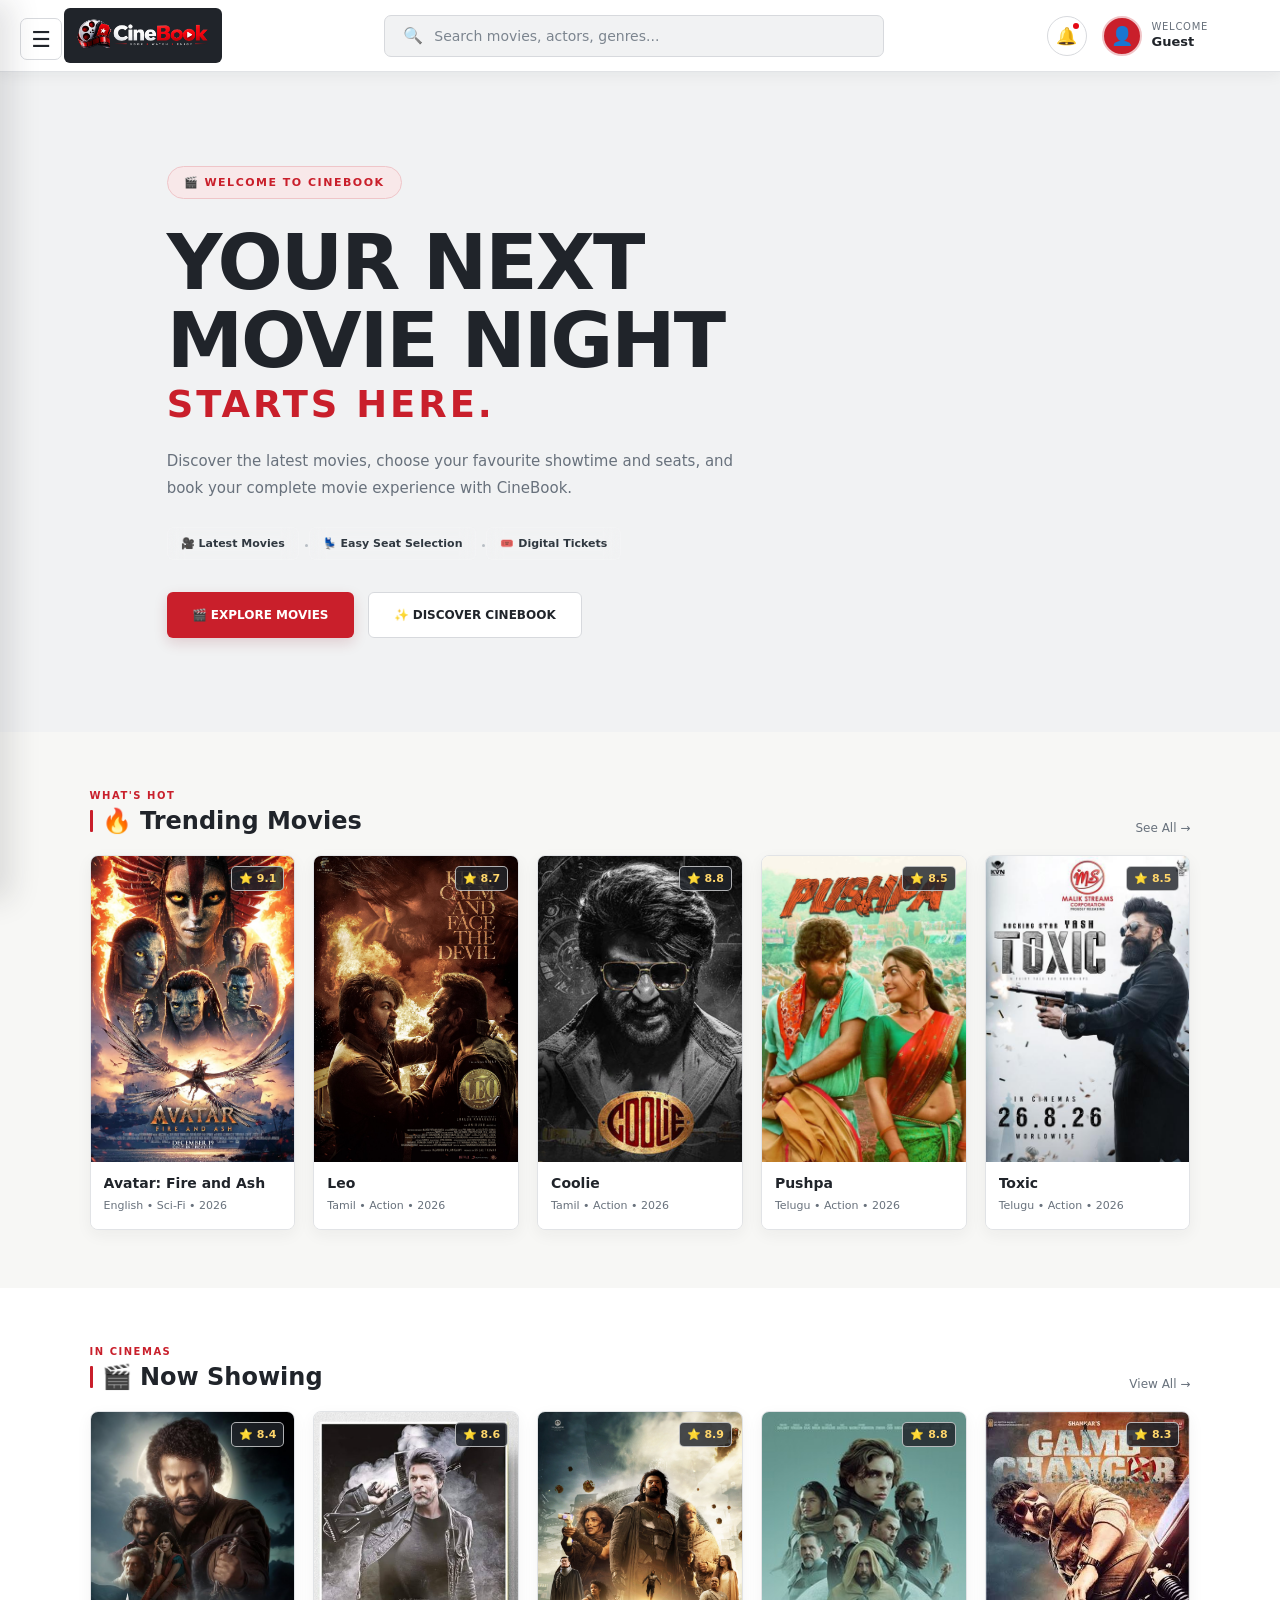
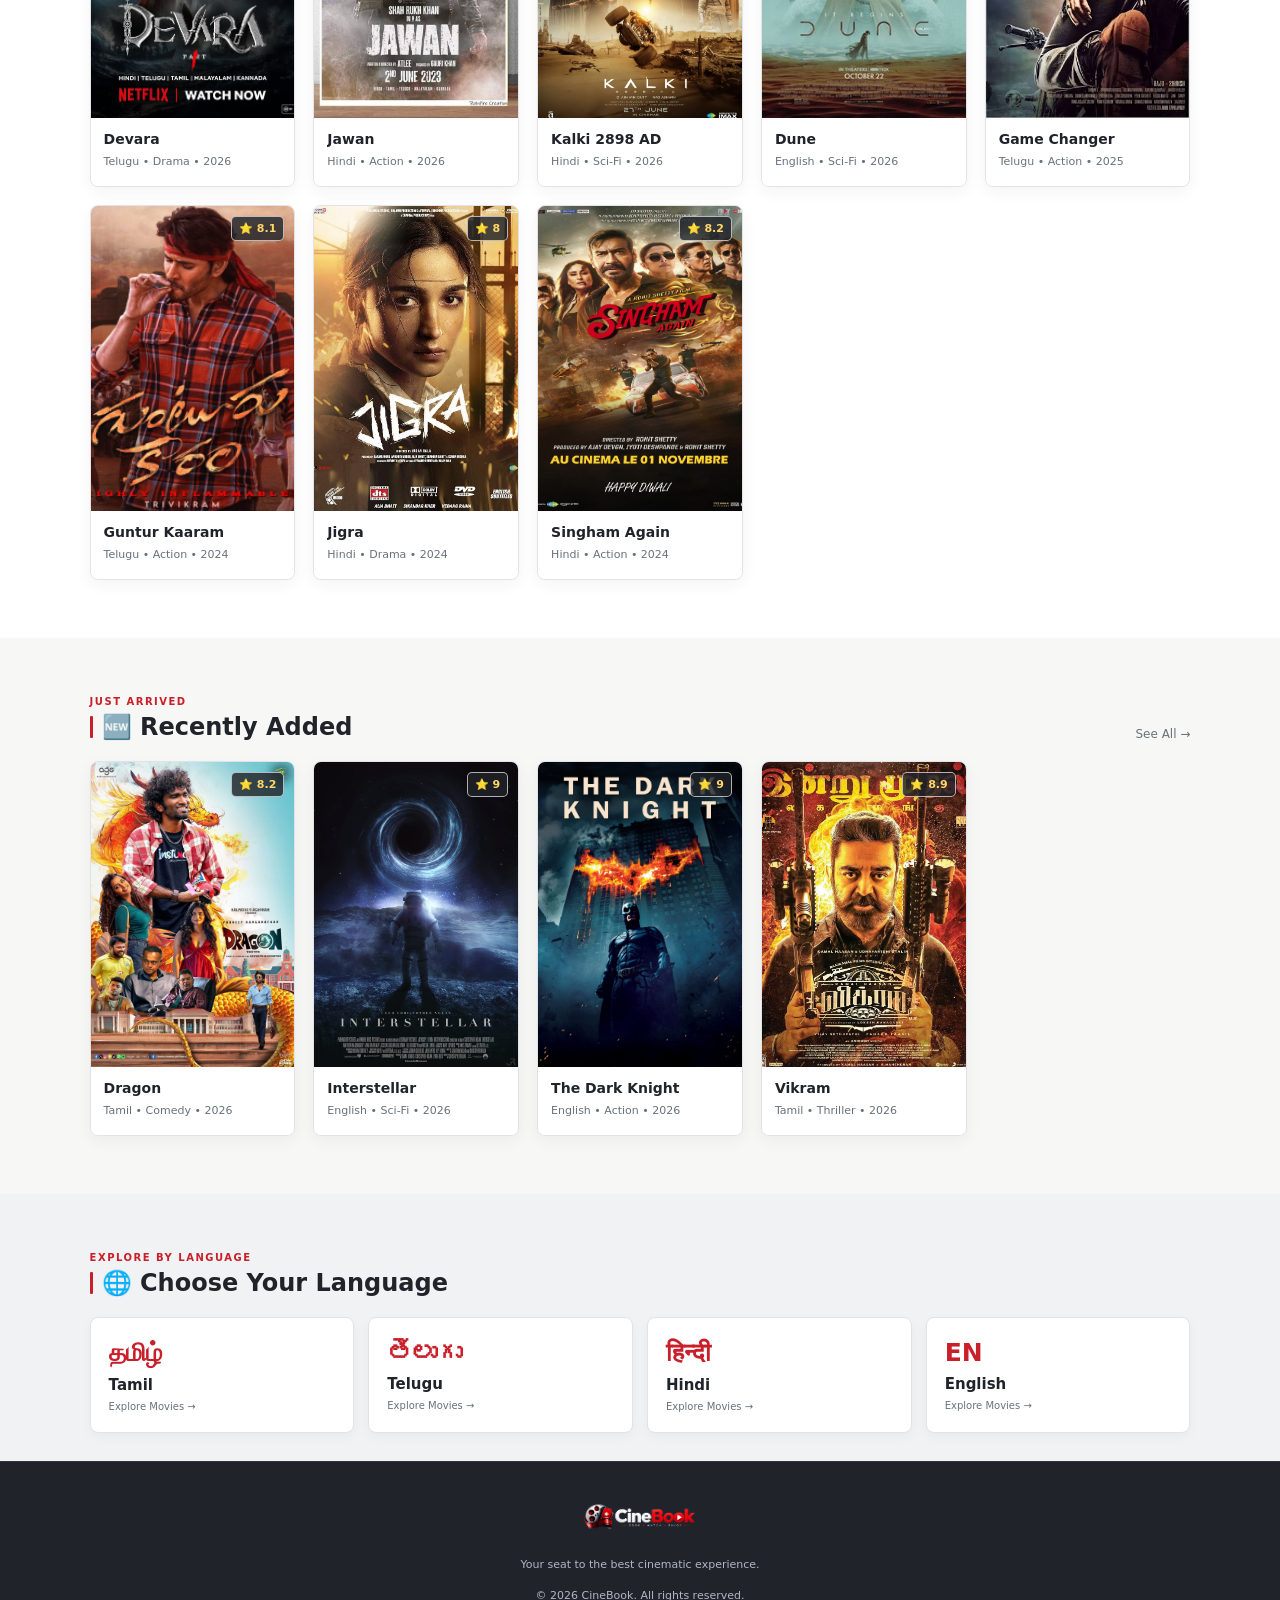
==== commit 429f6dc9: "changes" ====
--- a/cinebook/index.html
+++ b/cinebook/index.html
@@ -1120,6 +1120,7 @@
         </section>
 
 
+
         <!-- =========================================
              CINEBOOK EXPERIENCE POPUP
         ========================================== -->
--- a/cinebook/css/style.css
+++ b/cinebook/css/style.css
@@ -2661,6 +2661,884 @@
     }
 
 }
+
+/* =========================================================
+   HOME PAGE LIGHT THEME
+========================================================= */
+
+body:has(.main-content) {
+    --home-page: #f7f7f5;
+    --home-surface: #ffffff;
+    --home-surface-muted: #f1f2f3;
+    --home-border: #e1e3e6;
+    --home-text: #20242a;
+    --home-muted: #68717c;
+    --home-accent: #c91f2b;
+
+    background: var(--home-page) !important;
+    color: var(--home-text) !important;
+    font-family: Inter, ui-sans-serif, system-ui, -apple-system, BlinkMacSystemFont, "Segoe UI", sans-serif !important;
+    margin: 0;
+    padding: 0;
+}
+
+html:has(.main-content) {
+    margin: 0;
+    padding: 0;
+    background: #20242a;
+}
+
+body:has(.main-content) .top-header {
+    height: 72px;
+    padding: 0 5%;
+    background: var(--home-surface) !important;
+    border-bottom: 1px solid var(--home-border) !important;
+    box-shadow: 0 3px 14px rgba(31, 35, 40, .06) !important;
+    backdrop-filter: none !important;
+}
+
+body:has(.main-content) .menu-button {
+    border: 1px solid #d7d9dd !important;
+    border-radius: 7px !important;
+    background: var(--home-surface) !important;
+    color: var(--home-text) !important;
+    box-shadow: none !important;
+    transform: none !important;
+}
+
+body:has(.main-content) .menu-button:hover {
+    background: var(--home-accent) !important;
+    border-color: var(--home-accent) !important;
+    color: #ffffff !important;
+}
+
+body:has(.main-content) .brand {
+    padding: 4px 8px;
+    border-radius: 6px;
+    background: #20242a;
+}
+
+body:has(.main-content) .brand img {
+    width: 142px !important;
+    max-width: 142px !important;
+}
+
+body:has(.main-content) .search-container {
+    height: 42px;
+    border: 1px solid #d7d9dd !important;
+    border-radius: 7px;
+    background: var(--home-surface-muted) !important;
+    color: var(--home-text) !important;
+    box-shadow: none !important;
+}
+
+body:has(.main-content) .search-container:hover {
+    background: #eceef0 !important;
+}
+
+body:has(.main-content) .search-container:focus-within {
+    border-color: var(--home-accent) !important;
+    box-shadow: 0 0 0 3px rgba(201, 31, 43, .1) !important;
+}
+
+body:has(.main-content) .search-container input {
+    color: var(--home-text) !important;
+}
+
+body:has(.main-content) .search-container input::placeholder {
+    color: #7c858f !important;
+}
+
+body:has(.main-content) .search-results {
+    background: var(--home-surface) !important;
+    border: 1px solid var(--home-border) !important;
+    box-shadow: 0 14px 30px rgba(31, 35, 40, .12) !important;
+}
+
+body:has(.main-content) .search-result-item:hover,
+body:has(.main-content) .profile-button:hover {
+    background: var(--home-surface-muted) !important;
+}
+
+body:has(.main-content) .search-result-item strong,
+body:has(.main-content) .profile-info strong {
+    color: var(--home-text) !important;
+}
+
+body:has(.main-content) .search-result-item small,
+body:has(.main-content) .no-results,
+body:has(.main-content) .profile-info span {
+    color: var(--home-muted) !important;
+}
+
+body:has(.main-content) .notification-button {
+    border-color: #d7d9dd !important;
+    background: var(--home-surface) !important;
+    color: var(--home-text) !important;
+}
+
+body:has(.main-content) .notification-button:hover {
+    background: #f8e8e9 !important;
+    border-color: #d88b91 !important;
+}
+
+body:has(.main-content) .profile-avatar {
+    background: var(--home-accent) !important;
+    border-color: #f0c5c8 !important;
+}
+
+body:has(.main-content) .sidebar {
+    padding: 22px 18px !important;
+    background: var(--home-surface) !important;
+    border-right: 1px solid var(--home-border) !important;
+    box-shadow: 12px 0 28px rgba(31, 35, 40, .12) !important;
+    backdrop-filter: none !important;
+}
+
+body:has(.main-content) .sidebar-header {
+    margin-bottom: 22px;
+    padding-bottom: 22px;
+    border-bottom: 1px solid var(--home-border) !important;
+}
+
+body:has(.main-content) .sidebar-logo {
+    padding: 4px 8px;
+    border-radius: 6px;
+    background: #20242a;
+}
+
+body:has(.main-content) .sidebar-nav {
+    gap: 4px;
+}
+
+body:has(.main-content) .nav-item {
+    min-height: 44px;
+    height: 44px;
+    border-radius: 7px !important;
+    color: var(--home-muted) !important;
+}
+
+body:has(.main-content) .nav-item:hover,
+body:has(.main-content) .nav-item.active {
+    background: #f8e8e9 !important;
+    color: var(--home-text) !important;
+    transform: none !important;
+}
+
+body:has(.main-content) .nav-item.active {
+    border-left: 3px solid var(--home-accent) !important;
+}
+
+body:has(.main-content) .close-sidebar {
+    border: 1px solid #d7d9dd !important;
+    border-radius: 7px !important;
+    background: var(--home-surface-muted) !important;
+    color: var(--home-text) !important;
+}
+
+body:has(.main-content) .close-sidebar:hover {
+    background: var(--home-accent) !important;
+    border-color: var(--home-accent) !important;
+    color: #ffffff !important;
+}
+
+body:has(.main-content) .sidebar-divider {
+    background: var(--home-border) !important;
+}
+
+body:has(.main-content) .sidebar-bottom {
+    background: var(--home-surface-muted) !important;
+    border: 1px solid var(--home-border) !important;
+    border-radius: 8px !important;
+}
+
+body:has(.main-content) .sidebar-bottom p {
+    color: var(--home-muted) !important;
+}
+
+body:has(.main-content) .hero-section {
+    min-height: 500px;
+    height: auto !important;
+    overflow: visible;
+    padding: 74px 7% 64px;
+    background: var(--home-surface) !important;
+}
+
+body:has(.main-content) #trending {
+    scroll-margin-top: 72px;
+}
+
+body:has(.main-content) .hero-background,
+body:has(.main-content) .hero-gradient {
+    background: #f1f2f3 !important;
+    background-image: none !important;
+}
+
+body:has(.main-content) .hero-background::before {
+    right: 0;
+    width: 42%;
+    background: #eceef0 !important;
+    border-left: 1px solid #e1e3e6;
+}
+
+body:has(.main-content) .hero-content {
+    width: 60%;
+    max-width: 620px;
+    padding: 20px 0 30px;
+    transform: none !important;
+}
+
+body:has(.main-content) .hero-badge {
+    padding: 7px 12px;
+    border: 1px solid #efc5c8 !important;
+    border-radius: 6px;
+    background: #f8e8e9 !important;
+    color: var(--home-accent) !important;
+}
+
+body:has(.main-content) .hero-title {
+    color: var(--home-text) !important;
+    font-size: clamp(38px, 5vw, 62px);
+    line-height: 1.08;
+    letter-spacing: -1.2px;
+}
+
+body:has(.main-content) .hero-title span {
+    margin-top: 7px;
+    color: var(--home-accent) !important;
+    font-size: .48em;
+    letter-spacing: 3px;
+}
+
+body:has(.main-content) .hero-description {
+    max-width: 540px;
+    color: var(--home-muted) !important;
+    font-size: 15px;
+    line-height: 1.65;
+}
+
+body:has(.main-content) .hero-meta {
+    display: flex;
+    flex-wrap: wrap;
+    column-gap: 20px;
+    row-gap: 9px;
+    color: #4f5964 !important;
+    font-size: 13px;
+    font-weight: 600;
+}
+
+body:has(.main-content) .hero-meta span:not(:last-child)::after {
+    background: #b7bdc4;
+}
+
+body:has(.main-content) .hero-meta span {
+    color: #303840 !important;
+    font-weight: 600 !important;
+}
+
+body:has(.main-content) .hero-buttons {
+    gap: 10px;
+}
+
+body:has(.main-content) .primary-button {
+    border-radius: 6px !important;
+    background: var(--home-accent) !important;
+    box-shadow: 0 5px 14px rgba(130, 20, 28, .16) !important;
+}
+
+body:has(.main-content) .primary-button:hover {
+    background: #ad1925 !important;
+    transform: translateY(-1px) !important;
+    box-shadow: 0 7px 18px rgba(130, 20, 28, .2) !important;
+}
+
+body:has(.main-content) .secondary-button {
+    border: 1px solid #d7d9dd !important;
+    border-radius: 6px !important;
+    background: var(--home-surface) !important;
+    color: var(--home-text) !important;
+}
+
+body:has(.main-content) .secondary-button:hover {
+    background: var(--home-surface-muted) !important;
+    transform: translateY(-1px) !important;
+}
+
+body:has(.main-content) .movie-section,
+body:has(.main-content) .language-section {
+    padding: 58px 7%;
+    background: var(--home-page) !important;
+}
+
+body:has(.main-content) .movie-section:nth-of-type(odd) {
+    background: var(--home-surface) !important;
+}
+
+body:has(.main-content) .section-header {
+    margin-bottom: 20px;
+}
+
+body:has(.main-content) .section-label {
+    color: var(--home-accent) !important;
+    font-size: 10px;
+    letter-spacing: 1.5px;
+}
+
+body:has(.main-content) .section-header h2 {
+    padding-left: 12px;
+    color: var(--home-text) !important;
+    font-size: 24px;
+}
+
+body:has(.main-content) .section-header h2::before {
+    width: 3px;
+    height: 22px;
+    border-radius: 1px;
+    background: var(--home-accent) !important;
+}
+
+body:has(.main-content) .see-all {
+    color: var(--home-muted) !important;
+}
+
+body:has(.main-content) .see-all:hover {
+    color: var(--home-accent) !important;
+}
+
+body:has(.main-content) .movie-grid {
+    grid-template-columns: repeat(5, minmax(0, 1fr));
+    gap: 18px;
+}
+
+body:has(.main-content) .movie-card {
+    border: 1px solid var(--home-border) !important;
+    border-radius: 8px !important;
+    background: var(--home-surface) !important;
+    box-shadow: 0 5px 16px rgba(31, 35, 40, .05);
+    transition: border-color .18s ease, box-shadow .18s ease, transform .18s ease;
+}
+
+body:has(.main-content) .movie-card:hover {
+    transform: translateY(-3px);
+    border-color: #d88b91 !important;
+    box-shadow: 0 10px 22px rgba(31, 35, 40, .1);
+}
+
+body:has(.main-content) .movie-poster {
+    background: #e8eaec;
+}
+
+body:has(.main-content) .movie-card:hover .movie-poster img {
+    transform: scale(1.03);
+    filter: brightness(.72);
+}
+
+body:has(.main-content) .movie-rating {
+    top: 10px;
+    right: 10px;
+    padding: 5px 7px;
+    border: 1px solid rgba(255, 255, 255, .65);
+    border-radius: 5px;
+    background: rgba(32, 36, 42, .82);
+    color: #ffd66b;
+}
+
+body:has(.main-content) .movie-overlay {
+    gap: 10px;
+    background: linear-gradient(180deg, rgba(32,36,42,.02), rgba(32,36,42,.82)) !important;
+}
+
+body:has(.main-content) .movie-overlay button {
+    width: 44px;
+    height: 44px;
+    background: var(--home-accent) !important;
+}
+
+body:has(.main-content) .movie-info {
+    padding: 13px 13px 15px;
+    background: var(--home-surface) !important;
+}
+
+body:has(.main-content) .movie-info h3 {
+    color: var(--home-text) !important;
+    font-size: 14px;
+}
+
+body:has(.main-content) .movie-card:hover .movie-info h3 {
+    color: var(--home-accent) !important;
+}
+
+body:has(.main-content) .movie-info p {
+    color: var(--home-muted) !important;
+}
+
+body:has(.main-content) .language-section {
+    background: var(--home-surface-muted) !important;
+    padding-bottom: 28px;
+}
+
+body:has(.main-content) .language-grid {
+    gap: 14px;
+}
+
+body:has(.main-content) .language-card {
+    min-height: 116px;
+    padding: 18px;
+    border: 1px solid var(--home-border) !important;
+    border-radius: 8px !important;
+    background: var(--home-surface) !important;
+    color: var(--home-text) !important;
+    box-shadow: 0 4px 12px rgba(31, 35, 40, .04);
+}
+
+body:has(.main-content) .language-card:hover {
+    border-color: #d88b91 !important;
+    background: #fffafa !important;
+    transform: translateY(-2px);
+}
+
+body:has(.main-content) .language-card span {
+    color: var(--home-accent) !important;
+}
+
+body:has(.main-content) .language-card small {
+    color: var(--home-muted) !important;
+}
+
+body:has(.main-content) .footer {
+    margin-top: 0;
+    padding: 36px 7% 28px;
+    border-top: 1px solid #30353c;
+    background: #20242a !important;
+    color: #b1b7c0 !important;
+}
+
+body:has(.main-content) .footer-logo img {
+    width: 120px;
+}
+
+body:has(.main-content) .footer p,
+body:has(.main-content) .footer .copyright {
+    color: #b1b7c0 !important;
+}
+
+body:has(.main-content) .cinebook-modal-overlay {
+    background: rgba(32, 36, 42, .48) !important;
+    backdrop-filter: blur(3px);
+}
+
+body:has(.main-content) .cinebook-modal-content {
+    padding: 36px;
+    border: 1px solid var(--home-border) !important;
+    border-radius: 10px !important;
+    background: var(--home-surface) !important;
+    box-shadow: 0 22px 55px rgba(31, 35, 40, .2);
+}
+
+body:has(.main-content) .cinebook-modal-close {
+    border: 1px solid #d7d9dd !important;
+    border-radius: 6px;
+    background: var(--home-surface-muted) !important;
+    color: var(--home-text) !important;
+}
+
+body:has(.main-content) .cinebook-modal-close:hover {
+    background: var(--home-accent) !important;
+    border-color: var(--home-accent) !important;
+    color: #ffffff !important;
+    transform: none;
+}
+
+body:has(.main-content) .cinebook-modal-label,
+body:has(.main-content) .cinebook-modal-header h2 span {
+    color: var(--home-accent) !important;
+}
+
+body:has(.main-content) .cinebook-modal-header h2,
+body:has(.main-content) .experience-card h3 {
+    color: var(--home-text) !important;
+}
+
+body:has(.main-content) .cinebook-modal-header p,
+body:has(.main-content) .experience-card p,
+body:has(.main-content) .cinebook-how-it-works > span,
+body:has(.main-content) .experience-steps p {
+    color: var(--home-muted) !important;
+}
+
+body:has(.main-content) .experience-card {
+    padding: 20px;
+    border: 1px solid var(--home-border) !important;
+    border-radius: 8px !important;
+    background: var(--home-surface-muted) !important;
+}
+
+body:has(.main-content) .experience-card:hover {
+    border-color: #d88b91 !important;
+    background: #fffafa !important;
+    transform: translateY(-2px);
+}
+
+body:has(.main-content) .experience-icon,
+body:has(.main-content) .experience-steps strong {
+    background: #f8e8e9 !important;
+    color: var(--home-accent) !important;
+}
+
+body:has(.main-content) .cinebook-how-it-works {
+    border-top-color: var(--home-border) !important;
+}
+
+body:has(.main-content) .cinebook-start-button {
+    border-radius: 6px;
+    background: var(--home-accent) !important;
+}
+
+@media (max-width: 800px) {
+    body:has(.main-content) .movie-grid {
+        grid-template-columns: repeat(3, minmax(0, 1fr));
+    }
+}
+
+/* =========================================================
+   MOVIES PAGE LIGHT THEME
+========================================================= */
+
+body.movies-page-body {
+    --movies-page: #f7f7f5;
+    --movies-surface: #ffffff;
+    --movies-muted-surface: #f1f2f3;
+    --movies-border: #e1e3e6;
+    --movies-text: #20242a;
+    --movies-muted: #68717c;
+    --movies-accent: #c91f2b;
+    background: var(--movies-page) !important;
+    color: var(--movies-text) !important;
+    font-family: Inter, ui-sans-serif, system-ui, -apple-system, BlinkMacSystemFont, "Segoe UI", sans-serif !important;
+}
+
+body.movies-page-body .navbar {
+    min-height: 72px;
+    padding: 12px 5%;
+    background: var(--movies-surface) !important;
+    border-bottom: 1px solid var(--movies-border) !important;
+    box-shadow: 0 3px 14px rgba(31, 35, 40, .06);
+}
+
+body.movies-page-body .movies-brand {
+    padding: 4px 8px;
+    border-radius: 6px;
+    background: #20242a;
+}
+
+body.movies-page-body .movies-brand img {
+    width: 142px !important;
+    max-width: 142px !important;
+}
+
+body.movies-page-body .back-home-button {
+    padding: 10px 15px;
+    border: 1px solid #d7d9dd;
+    border-radius: 6px;
+    background: var(--movies-surface);
+    color: var(--movies-text);
+}
+
+body.movies-page-body .back-home-button:hover {
+    background: var(--movies-accent);
+    border-color: var(--movies-accent);
+    color: #ffffff;
+    transform: translateY(-1px);
+}
+
+body.movies-page-body .all-movies-page {
+    min-height: calc(100vh - 72px);
+    padding: 48px 7% 70px !important;
+    background: var(--movies-page) !important;
+}
+
+body.movies-page-body .all-movies-section {
+    max-width: 1180px;
+    margin: 0 auto;
+}
+
+body.movies-page-body .all-movies-header {
+    align-items: center;
+    gap: 30px;
+    margin-bottom: 28px;
+}
+
+body.movies-page-body .section-label {
+    margin-bottom: 8px;
+    color: var(--movies-accent) !important;
+    font-size: 10px;
+    letter-spacing: 1.5px;
+}
+
+body.movies-page-body .all-movies-header h1 {
+    margin: 0;
+    color: var(--movies-text) !important;
+    font-size: clamp(32px, 4vw, 48px);
+    line-height: 1.08;
+}
+
+body.movies-page-body .all-movies-subtitle {
+    margin-top: 10px;
+    color: var(--movies-muted) !important;
+    font-size: 14px;
+}
+
+body.movies-page-body .all-movies-search {
+    flex: 0 1 330px;
+}
+
+body.movies-page-body .all-movies-search input {
+    width: 100%;
+    height: 44px;
+    padding: 0 15px;
+    border: 1px solid #d7d9dd !important;
+    border-radius: 6px;
+    outline: none;
+    background: var(--movies-surface) !important;
+    color: var(--movies-text) !important;
+    font-size: 13px;
+    box-shadow: 0 2px 8px rgba(31, 35, 40, .03);
+}
+
+body.movies-page-body .all-movies-search input::placeholder {
+    color: #7c858f !important;
+}
+
+body.movies-page-body .all-movies-search input:focus {
+    border-color: var(--movies-accent) !important;
+    box-shadow: 0 0 0 3px rgba(201, 31, 43, .1);
+}
+
+body.movies-page-body .movie-filters {
+    gap: 8px;
+    margin-bottom: 28px;
+}
+
+body.movies-page-body .filter-button {
+    min-width: 70px;
+    padding: 9px 16px;
+    border: 1px solid #d7d9dd !important;
+    border-radius: 6px;
+    background: var(--movies-surface) !important;
+    color: var(--movies-muted) !important;
+    font-size: 12px;
+}
+
+body.movies-page-body .filter-button:hover {
+    border-color: #d88b91 !important;
+    color: var(--movies-accent) !important;
+}
+
+body.movies-page-body .filter-button.active {
+    border-color: var(--movies-accent) !important;
+    background: var(--movies-accent) !important;
+    color: #ffffff !important;
+}
+
+body.movies-page-body .all-movies-grid {
+    grid-template-columns: repeat(5, minmax(0, 1fr));
+    gap: 18px;
+}
+
+body.movies-page-body .all-movies-grid .movie-card {
+    border: 1px solid var(--movies-border) !important;
+    border-radius: 8px;
+    background: var(--movies-surface) !important;
+    box-shadow: 0 5px 16px rgba(31, 35, 40, .05);
+    transition: border-color .18s ease, box-shadow .18s ease, transform .18s ease;
+}
+
+body.movies-page-body .all-movies-grid .movie-card:hover {
+    transform: translateY(-3px);
+    border-color: #d88b91 !important;
+    box-shadow: 0 10px 22px rgba(31, 35, 40, .1);
+}
+
+body.movies-page-body .all-movies-grid .movie-poster {
+    background: #e8eaec !important;
+}
+
+body.movies-page-body .all-movies-grid .movie-card:hover .movie-poster img {
+    transform: scale(1.03);
+    filter: brightness(.74);
+}
+
+body.movies-page-body .all-movies-grid .movie-rating {
+    top: 10px;
+    right: 10px;
+    padding: 5px 7px;
+    border: 1px solid rgba(255, 255, 255, .65);
+    border-radius: 5px;
+    background: rgba(32, 36, 42, .82);
+    color: #ffd66b;
+}
+
+body.movies-page-body .all-movies-grid .movie-overlay {
+    gap: 10px;
+    background: linear-gradient(180deg, rgba(32,36,42,.02), rgba(32,36,42,.82));
+}
+
+body.movies-page-body .all-movies-grid .details-button,
+body.movies-page-body .all-movies-grid .book-card-button {
+    width: 100%;
+    padding: 11px;
+    border-radius: 6px;
+    font-size: 11px;
+}
+
+body.movies-page-body .all-movies-grid .details-button {
+    background: #ffffff;
+    color: var(--movies-text);
+}
+
+body.movies-page-body .all-movies-grid .details-button:hover {
+    background: var(--movies-muted-surface);
+    color: var(--movies-text);
+    transform: translateY(-1px);
+}
+
+body.movies-page-body .all-movies-grid .book-card-button {
+    background: var(--movies-accent);
+}
+
+body.movies-page-body .all-movies-grid .book-card-button:hover {
+    background: #ad1925;
+    transform: translateY(-1px);
+}
+
+body.movies-page-body .all-movies-grid .movie-info {
+    padding: 13px 13px 15px;
+    background: var(--movies-surface) !important;
+}
+
+body.movies-page-body .all-movies-grid .movie-info h3 {
+    color: var(--movies-text) !important;
+    font-size: 14px;
+}
+
+body.movies-page-body .all-movies-grid .movie-card:hover .movie-info h3 {
+    color: var(--movies-accent) !important;
+}
+
+body.movies-page-body .all-movies-grid .movie-info p {
+    margin-top: 7px;
+    color: var(--movies-muted) !important;
+    font-size: 11px;
+}
+
+body.movies-page-body .no-movies {
+    color: var(--movies-text);
+}
+
+body.movies-page-body .no-movies p {
+    color: var(--movies-muted);
+}
+
+@media (max-width: 900px) {
+    body.movies-page-body .all-movies-grid {
+        grid-template-columns: repeat(4, minmax(0, 1fr));
+    }
+}
+
+@media (max-width: 700px) {
+    body.movies-page-body .all-movies-page {
+        padding: 38px 5% 55px !important;
+    }
+
+    body.movies-page-body .all-movies-header {
+        flex-direction: column;
+        align-items: stretch;
+        gap: 18px;
+    }
+
+    body.movies-page-body .all-movies-search {
+        flex-basis: auto;
+    }
+
+    body.movies-page-body .all-movies-grid {
+        grid-template-columns: repeat(3, minmax(0, 1fr));
+        gap: 14px;
+    }
+}
+
+@media (max-width: 500px) {
+    body.movies-page-body .all-movies-grid {
+        grid-template-columns: repeat(2, minmax(0, 1fr));
+        gap: 12px;
+    }
+
+    body.movies-page-body .all-movies-header h1 {
+        font-size: 32px;
+    }
+}
+
+@media (max-width: 550px) {
+    body:has(.main-content) .top-header {
+        padding: 0 15px;
+    }
+
+    body:has(.main-content) .hero-section {
+        min-height: 510px;
+        padding: 68px 5% 54px;
+    }
+
+    body:has(.main-content) .hero-content {
+        width: 100%;
+        padding: 18px 0 20px;
+    }
+
+    body:has(.main-content) .hero-title {
+        font-size: clamp(36px, 11vw, 48px);
+        letter-spacing: -.8px;
+    }
+
+    body:has(.main-content) .hero-description {
+        font-size: 14px;
+    }
+
+    body:has(.main-content) .hero-buttons {
+        align-items: stretch;
+        flex-direction: column;
+        max-width: 320px;
+    }
+
+    body:has(.main-content) .primary-button,
+    body:has(.main-content) .secondary-button {
+        width: 100%;
+    }
+
+    body:has(.main-content) .movie-section,
+    body:has(.main-content) .language-section {
+        padding: 48px 5%;
+    }
+
+    body:has(.main-content) .movie-grid {
+        grid-template-columns: repeat(2, minmax(0, 1fr));
+        gap: 12px;
+    }
+
+    body:has(.main-content) .section-header h2 {
+        font-size: 20px;
+    }
+
+    body:has(.main-content) .see-all {
+        font-size: 11px;
+    }
+
+    body:has(.main-content) .language-grid {
+        grid-template-columns: repeat(2, minmax(0, 1fr));
+    }
+
+    body:has(.main-content) .language-card {
+        min-height: 104px;
+        padding: 14px;
+    }
+}
 /* =========================================
    CINEBOOK EXPERIENCE POPUP
 ========================================= */
